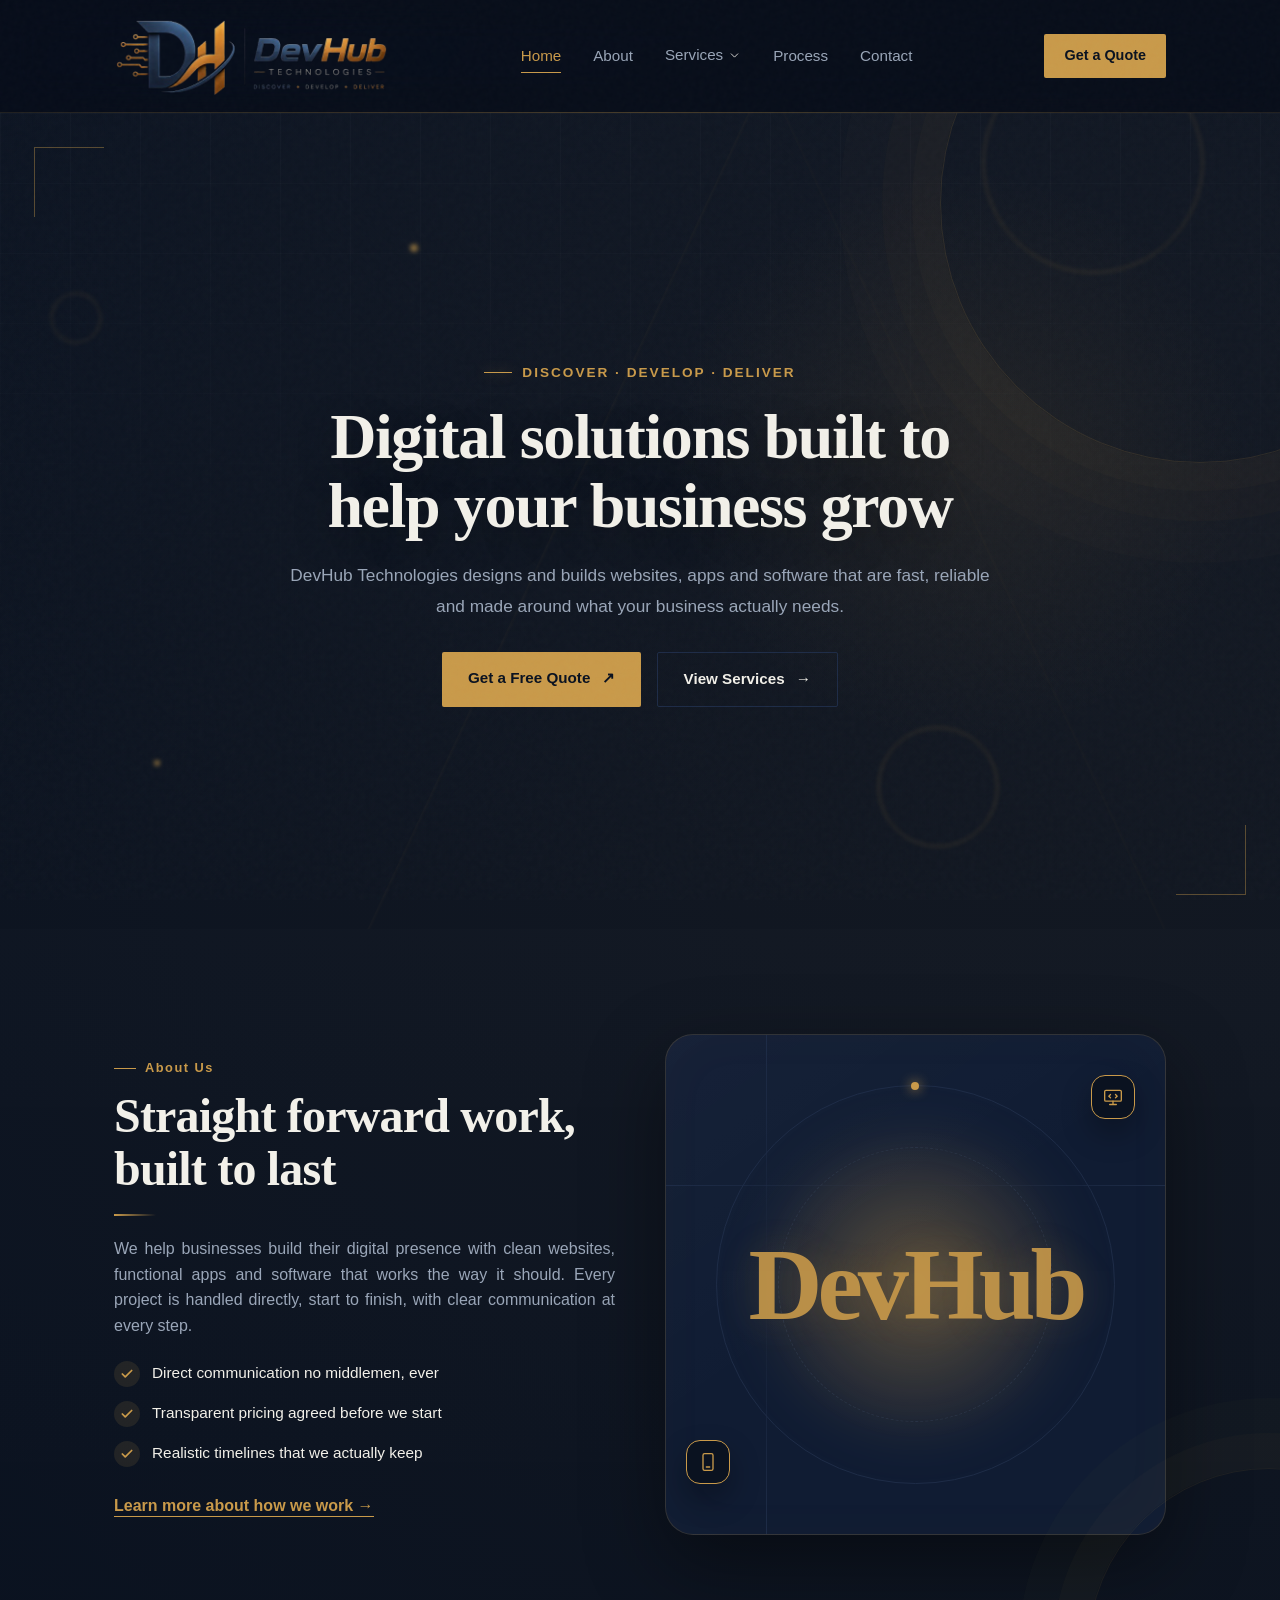
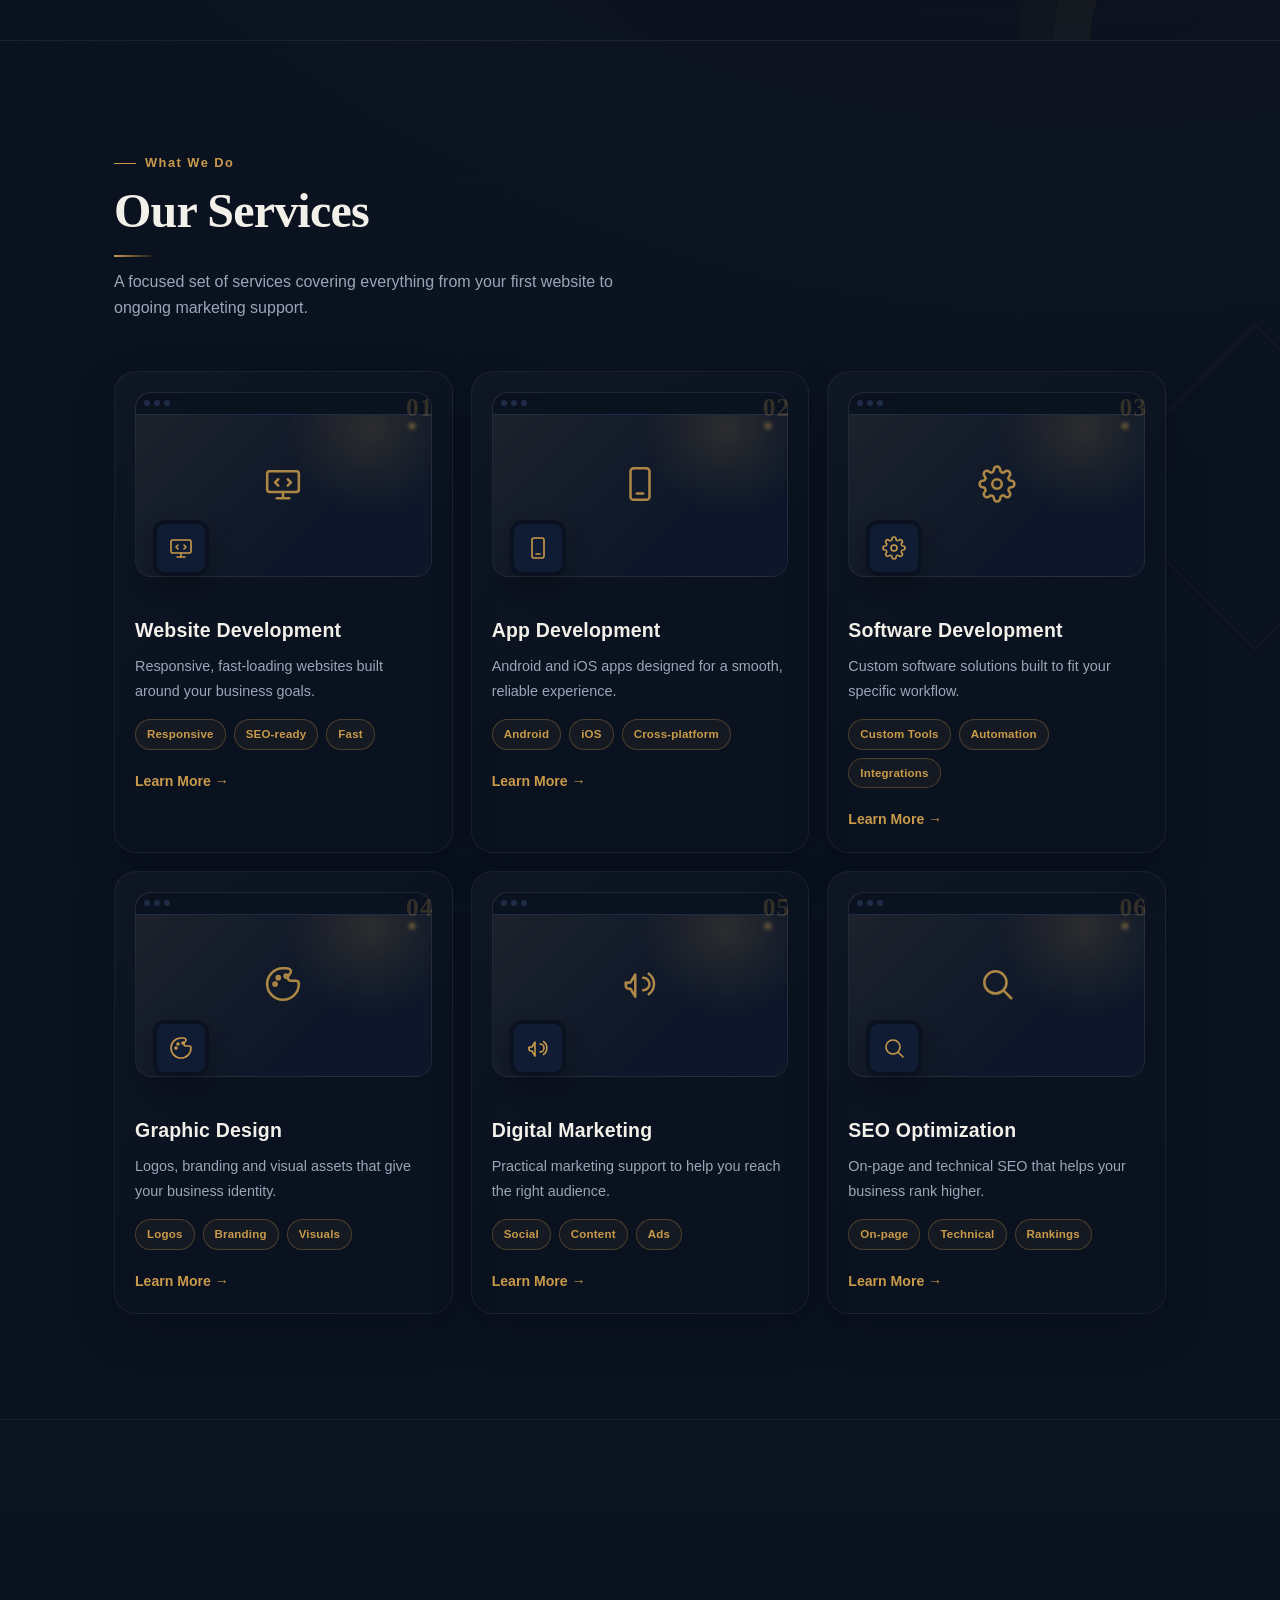
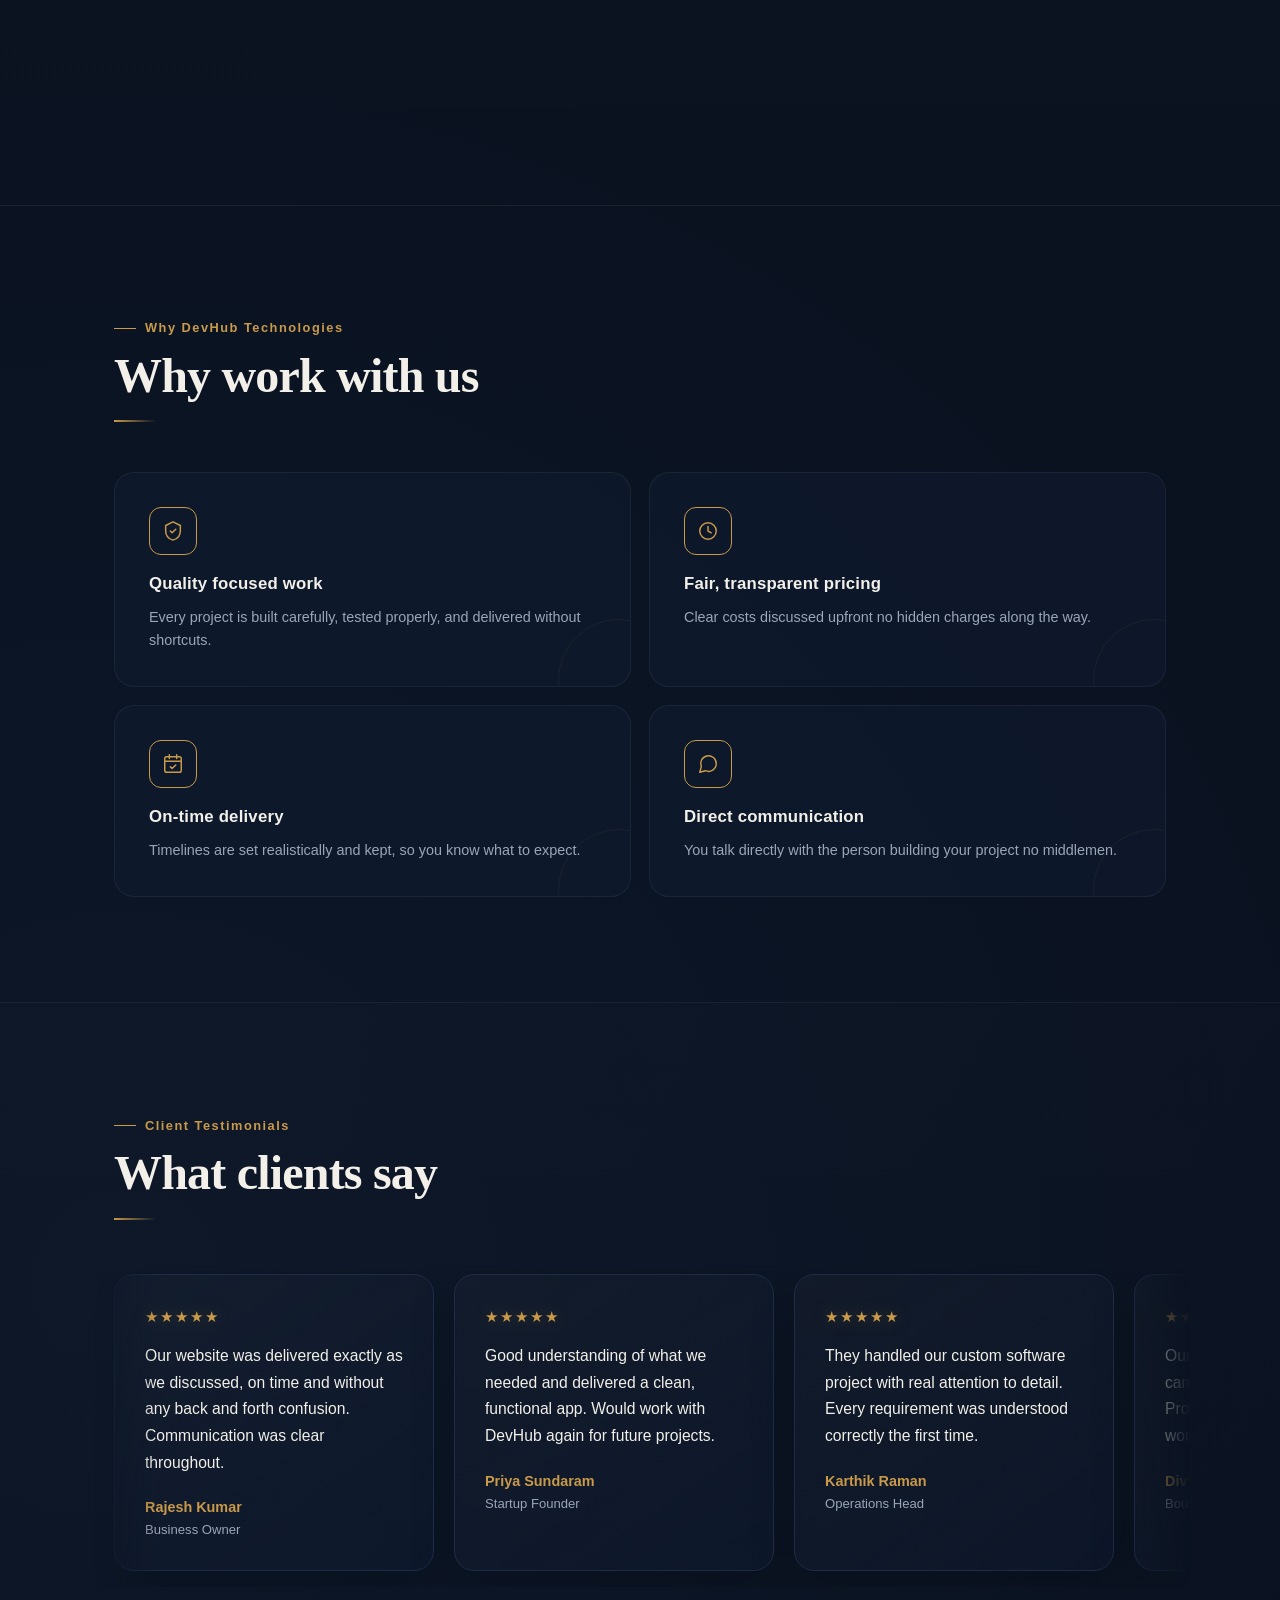
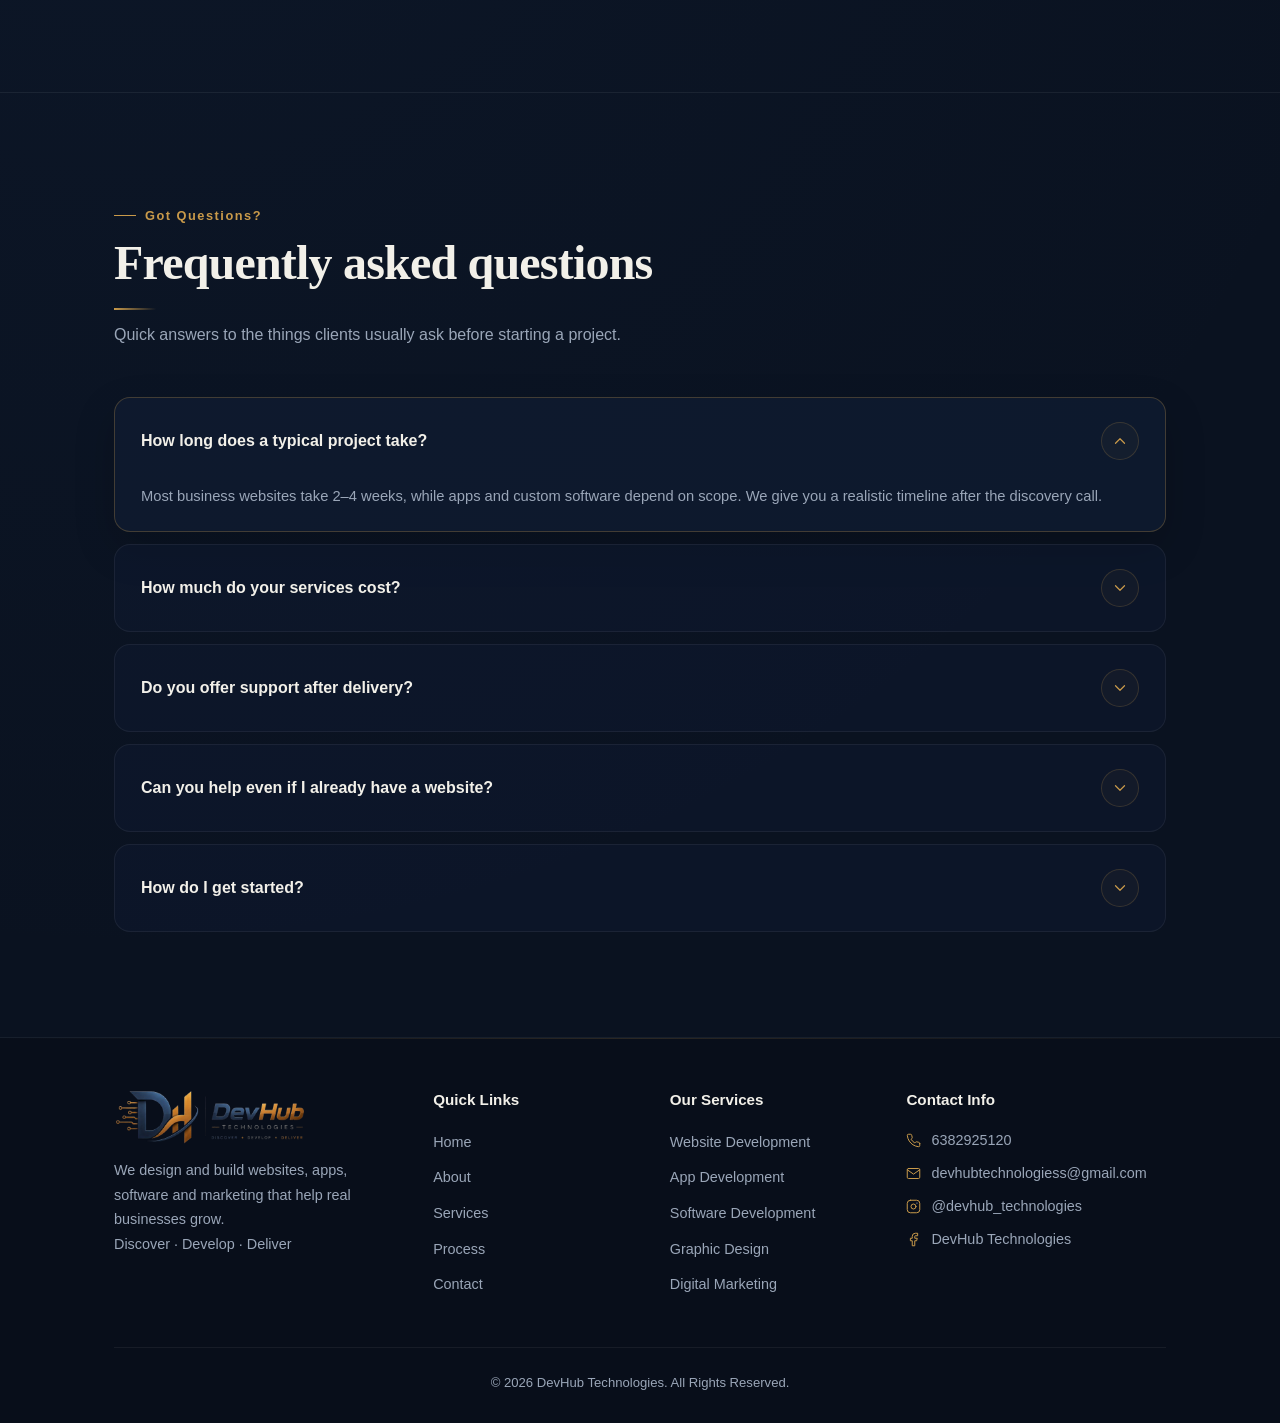
==== index.html @ ba28b54f "Add files via upload" ====
<!DOCTYPE html>
<html lang="en">
<head>
<meta charset="UTF-8">
<meta name="viewport" content="width=device-width, initial-scale=1.0">
<title>DevHub Technologies | Websites Development | Apps Development | Software Development | Digital Marketing | Graphic Designs </title>
<link rel="stylesheet" href="style.css">
<link rel="shortcut icon" type="image/png" href="assets/favicon.png">
</head>
<body>
<div class="page-progress" id="pageProgress" aria-hidden="true"></div>

<header>
  <div class="nav-wrap">
    <a href="index.html" class="brand"><img src="assets/dev logo.png" alt="DevHub Technologies logo" class="brand-logo"></a>
    <nav>
      <ul id="navList">
        <li><a href="index.html" class="active">Home</a></li>
        <li><a href="about.html">About</a></li>
        <li class="has-dropdown">
          <span class="dd-trigger"><a href="services.html">Services</a><svg class="isvg" viewBox="0 0 24 24"><path d="m6 9 6 6 6-6"/></svg></span>
          <div class="mega-dropdown">
            <a class="dd-item" href="service-website-development.html">
              <span class="dd-icon"><svg class="isvg" viewBox="0 0 24 24"><rect x="2" y="4" width="20" height="13" rx="1.5"/><path d="M8 21h8M12 17v4"/><path d="m9 9-2 2 2 2M15 9l2 2-2 2"/></svg></span>
              <span><h5>Website Development</h5><p>Responsive business websites</p></span>
            </a>
            <a class="dd-item" href="service-app-development.html">
              <span class="dd-icon"><svg class="isvg" viewBox="0 0 24 24"><rect x="6" y="2" width="12" height="20" rx="2"/><path d="M10 18h4"/></svg></span>
              <span><h5>App Development</h5><p>Android &amp; iOS applications</p></span>
            </a>
            <a class="dd-item" href="service-software-development.html">
              <span class="dd-icon"><svg class="isvg" viewBox="0 0 24 24"><circle cx="12" cy="12" r="3"/><path d="M19.4 15a1.7 1.7 0 0 0 .34 1.87l.06.06a2 2 0 1 1-2.83 2.83l-.06-.06a1.7 1.7 0 0 0-1.87-.34 1.7 1.7 0 0 0-1 1.55V21a2 2 0 0 1-4 0v-.09A1.7 1.7 0 0 0 9 19.4a1.7 1.7 0 0 0-1.87.34l-.06.06a2 2 0 1 1-2.83-2.83l.06-.06A1.7 1.7 0 0 0 4.6 15a1.7 1.7 0 0 0-1.55-1H3a2 2 0 0 1 0-4h.09A1.7 1.7 0 0 0 4.6 9a1.7 1.7 0 0 0-.34-1.87l-.06-.06a2 2 0 1 1 2.83-2.83l.06.06A1.7 1.7 0 0 0 9 4.6a1.7 1.7 0 0 0 1-1.55V3a2 2 0 0 1 4 0v.09a1.7 1.7 0 0 0 1 1.55 1.7 1.7 0 0 0 1.87-.34l.06-.06a2 2 0 1 1 2.83 2.83l-.06.06A1.7 1.7 0 0 0 19.4 9a1.7 1.7 0 0 0 1.55 1H21a2 2 0 0 1 0 4h-.09a1.7 1.7 0 0 0-1.51 1z"/></svg></span>
              <span><h5>Software Development</h5><p>Custom tools &amp; systems</p></span>
            </a>
            <a class="dd-item" href="service-graphic-design.html">
              <span class="dd-icon"><svg class="isvg" viewBox="0 0 24 24"><path d="M12 2a10 10 0 1 0 10 10c0-1-.5-2-2-2h-3a2 2 0 0 1-2-2c0-1 .5-1.5 1-2 .5-.5 1-1 1-2 0-1.5-2-2-3-2z"/><circle cx="7" cy="12" r="1"/><circle cx="9" cy="8" r="1"/><circle cx="14" cy="7" r="1"/></svg></span>
              <span><h5>Graphic Design</h5><p>Logos &amp; brand identity</p></span>
            </a>
            <a class="dd-item" href="service-digital-marketing.html">
              <span class="dd-icon"><svg class="isvg" viewBox="0 0 24 24"><path d="M3 11v2a2 2 0 0 0 2 2h1l3 5V6l-3 5H5a2 2 0 0 0-2 2z"/><path d="M14 8a4 4 0 0 1 0 8"/><path d="M17.5 5.5a8 8 0 0 1 0 13"/></svg></span>
              <span><h5>Digital Marketing</h5><p>Social, content &amp; SEO</p></span>
            </a>
            <a class="dd-item" href="service-seo-optimization.html">
              <span class="dd-icon"><svg class="isvg" viewBox="0 0 24 24"><circle cx="11" cy="11" r="7"/><path d="m21 21-4.3-4.3"/></svg></span>
              <span><h5>SEO Optimization</h5><p>Rank higher on search engines</p></span>
            </a>
            <a class="dd-viewall" href="services.html"><span>Explore →</span></a>
          </div>
        </li>
        <li><a href="process.html">Process</a></li>
        <li><a href="contact.html">Contact</a></li>
      </ul>
    </nav>
    <a href="contact.html" class="nav-cta magnetic">Get a Quote</a>
    <button class="menu-btn" id="menuBtn" aria-label="Toggle menu">
      <span></span><span></span><span></span>
    </button>
  </div>
</header>

<!-- Banner -->
<section class="hero">
  <div class="hero-grid-lines" aria-hidden="true"></div>
  <div class="hero-noise" aria-hidden="true"></div>
  <div class="hero-corner hero-corner-tl" aria-hidden="true"></div>
  <div class="hero-corner hero-corner-br" aria-hidden="true"></div>
  <div class="shape-field">
    <div class="shape shape-ring r1"></div>
    <div class="shape shape-ring r2"></div>
    <div class="shape shape-square s1"></div>
    <div class="shape shape-dot d1"></div>
    <div class="shape shape-dot d2"></div>
  </div>
  <div class="container hero-inner hero-inner-center">
    <div class="reveal in">
      <div class="tagline">DISCOVER · DEVELOP · DELIVER</div>
      <h1>Digital solutions built to help your business grow</h1>
      <p>DevHub Technologies designs and builds websites, apps and software that are fast, reliable and made around what your business actually needs.</p>
      <div class="btn-row">
        <a href="contact.html" class="btn-primary magnetic">Get a Free Quote <span class="btn-arrow">↗</span></a>
        <a href="services.html" class="btn-secondary magnetic">View Services <span class="btn-arrow">→</span></a>
      </div>
    </div>
  </div>
</section>

<!-- About Us -->
<section class="about-section">
  <div class="container about-grid">
    <div class="reveal">
      <div class="section-head" style="margin-bottom:20px;">
        <div class="kicker">About Us</div>
        <h2>Straight forward work, built to last</h2>
      </div>
      <p style="text-align: justify;">We help businesses build their digital presence with clean websites, functional apps and software that works the way it should. Every project is handled directly, start to finish, with clear communication at every step.</p>
      <div class="about-points">
        <div class="about-point">
          <span class="ap-icon"><svg class="isvg" viewBox="0 0 24 24"><path d="m20 6-11 11-5-5"/></svg></span>
          <span>Direct communication no middlemen, ever</span>
        </div>
        <div class="about-point">
          <span class="ap-icon"><svg class="isvg" viewBox="0 0 24 24"><path d="m20 6-11 11-5-5"/></svg></span>
          <span>Transparent pricing agreed before we start</span>
        </div>
        <div class="about-point">
          <span class="ap-icon"><svg class="isvg" viewBox="0 0 24 24"><path d="m20 6-11 11-5-5"/></svg></span>
          <span>Realistic timelines that we actually keep</span>
        </div>
      </div>
      <a href="about.html" class="text-link">Learn more about how we work →</a>
    </div>
    <div class="hero-visual reveal in reveal-delay-2">
      <div class="glow"></div>
      <div class="orbit o1"><span class="orbit-dot"></span></div>
      <div class="orbit o2"></div>
      <div class="mark">DevHub</div>
      <div class="mini-icon m1"><svg class="isvg" viewBox="0 0 24 24"><rect x="2" y="4" width="20" height="13" rx="1.5"/><path d="M8 21h8M12 17v4"/><path d="m9 9-2 2 2 2M15 9l2 2-2 2"/></svg></div>
      <div class="mini-icon m2"><svg class="isvg" viewBox="0 0 24 24"><rect x="6" y="2" width="12" height="20" rx="2"/><path d="M10 18h4"/></svg></div>
    </div>
  </div>
</section>

<!-- Services Cards -->
<section class="services-section">
  <div class="section-line" aria-hidden="true"></div>
  <div class="container">
    <div class="section-head">
      <div class="kicker">What We Do</div>
      <h2>Our Services</h2>
      <p>A focused set of services covering everything from your first website to ongoing marketing support.</p>
    </div>
    <div class="services-grid">
      <div class="service-card reveal reveal-delay-1">
        <span class="service-index">01</span>
        <div class="card-thumb">
          <div class="mockbar"><span></span><span></span><span></span></div>
          <div class="shape shape-dot"></div>
          <div class="glyph"><svg class="isvg" viewBox="0 0 24 24"><rect x="2" y="4" width="20" height="13" rx="1.5"/><path d="M8 21h8M12 17v4"/><path d="m9 9-2 2 2 2M15 9l2 2-2 2"/></svg></div>
        </div>
        <div class="icon-circle"><svg class="isvg" viewBox="0 0 24 24"><rect x="2" y="4" width="20" height="13" rx="1.5"/><path d="M8 21h8M12 17v4"/><path d="m9 9-2 2 2 2M15 9l2 2-2 2"/></svg></div>
        <h3>Website Development</h3>
        <p>Responsive, fast-loading websites built around your business goals.</p>
        <div class="service-tags"><span>Responsive</span><span>SEO-ready</span><span>Fast</span></div>
        <a href="service-website-development.html">Learn More →</a>
      </div>
      <div class="service-card reveal reveal-delay-2">
        <span class="service-index">02</span>
        <div class="card-thumb">
          <div class="mockbar"><span></span><span></span><span></span></div>
          <div class="shape shape-dot"></div>
          <div class="glyph"><svg class="isvg" viewBox="0 0 24 24"><rect x="6" y="2" width="12" height="20" rx="2"/><path d="M10 18h4"/></svg></div>
        </div>
        <div class="icon-circle"><svg class="isvg" viewBox="0 0 24 24"><rect x="6" y="2" width="12" height="20" rx="2"/><path d="M10 18h4"/></svg></div>
        <h3>App Development</h3>
        <p>Android and iOS apps designed for a smooth, reliable experience.</p>
        <div class="service-tags"><span>Android</span><span>iOS</span><span>Cross-platform</span></div>
        <a href="service-app-development.html">Learn More →</a>
      </div>
      <div class="service-card reveal reveal-delay-3">
        <span class="service-index">03</span>
        <div class="card-thumb">
          <div class="mockbar"><span></span><span></span><span></span></div>
          <div class="shape shape-dot"></div>
          <div class="glyph"><svg class="isvg" viewBox="0 0 24 24"><circle cx="12" cy="12" r="3"/><path d="M19.4 15a1.7 1.7 0 0 0 .34 1.87l.06.06a2 2 0 1 1-2.83 2.83l-.06-.06a1.7 1.7 0 0 0-1.87-.34 1.7 1.7 0 0 0-1 1.55V21a2 2 0 0 1-4 0v-.09A1.7 1.7 0 0 0 9 19.4a1.7 1.7 0 0 0-1.87.34l-.06.06a2 2 0 1 1-2.83-2.83l.06-.06A1.7 1.7 0 0 0 4.6 15a1.7 1.7 0 0 0-1.55-1H3a2 2 0 0 1 0-4h.09A1.7 1.7 0 0 0 4.6 9a1.7 1.7 0 0 0-.34-1.87l-.06-.06a2 2 0 1 1 2.83-2.83l.06.06A1.7 1.7 0 0 0 9 4.6a1.7 1.7 0 0 0 1-1.55V3a2 2 0 0 1 4 0v.09a1.7 1.7 0 0 0 1 1.55 1.7 1.7 0 0 0 1.87-.34l.06-.06a2 2 0 1 1 2.83 2.83l-.06.06A1.7 1.7 0 0 0 19.4 9a1.7 1.7 0 0 0 1.55 1H21a2 2 0 0 1 0 4h-.09a1.7 1.7 0 0 0-1.51 1z"/></svg></div>
        </div>
        <div class="icon-circle"><svg class="isvg" viewBox="0 0 24 24"><circle cx="12" cy="12" r="3"/><path d="M19.4 15a1.7 1.7 0 0 0 .34 1.87l.06.06a2 2 0 1 1-2.83 2.83l-.06-.06a1.7 1.7 0 0 0-1.87-.34 1.7 1.7 0 0 0-1 1.55V21a2 2 0 0 1-4 0v-.09A1.7 1.7 0 0 0 9 19.4a1.7 1.7 0 0 0-1.87.34l-.06.06a2 2 0 1 1-2.83-2.83l.06-.06A1.7 1.7 0 0 0 4.6 15a1.7 1.7 0 0 0-1.55-1H3a2 2 0 0 1 0-4h.09A1.7 1.7 0 0 0 4.6 9a1.7 1.7 0 0 0-.34-1.87l-.06-.06a2 2 0 1 1 2.83-2.83l.06.06A1.7 1.7 0 0 0 9 4.6a1.7 1.7 0 0 0 1-1.55V3a2 2 0 0 1 4 0v.09a1.7 1.7 0 0 0 1 1.55 1.7 1.7 0 0 0 1.87-.34l.06-.06a2 2 0 1 1 2.83 2.83l-.06.06A1.7 1.7 0 0 0 19.4 9a1.7 1.7 0 0 0 1.55 1H21a2 2 0 0 1 0 4h-.09a1.7 1.7 0 0 0-1.51 1z"/></svg></div>
        <h3>Software Development</h3>
        <p>Custom software solutions built to fit your specific workflow.</p>
        <div class="service-tags"><span>Custom Tools</span><span>Automation</span><span>Integrations</span></div>
        <a href="service-software-development.html">Learn More →</a>
      </div>
      <div class="service-card reveal reveal-delay-4">
        <span class="service-index">04</span>
        <div class="card-thumb">
          <div class="mockbar"><span></span><span></span><span></span></div>
          <div class="shape shape-dot"></div>
          <div class="glyph"><svg class="isvg" viewBox="0 0 24 24"><path d="M12 2a10 10 0 1 0 10 10c0-1-.5-2-2-2h-3a2 2 0 0 1-2-2c0-1 .5-1.5 1-2 .5-.5 1-1 1-2 0-1.5-2-2-3-2z"/><circle cx="7" cy="12" r="1"/><circle cx="9" cy="8" r="1"/><circle cx="14" cy="7" r="1"/></svg></div>
        </div>
        <div class="icon-circle"><svg class="isvg" viewBox="0 0 24 24"><path d="M12 2a10 10 0 1 0 10 10c0-1-.5-2-2-2h-3a2 2 0 0 1-2-2c0-1 .5-1.5 1-2 .5-.5 1-1 1-2 0-1.5-2-2-3-2z"/><circle cx="7" cy="12" r="1"/><circle cx="9" cy="8" r="1"/><circle cx="14" cy="7" r="1"/></svg></div>
        <h3>Graphic Design</h3>
        <p>Logos, branding and visual assets that give your business identity.</p>
        <div class="service-tags"><span>Logos</span><span>Branding</span><span>Visuals</span></div>
        <a href="service-graphic-design.html">Learn More →</a>
      </div>
      <div class="service-card reveal reveal-delay-5">
        <span class="service-index">05</span>
        <div class="card-thumb">
          <div class="mockbar"><span></span><span></span><span></span></div>
          <div class="shape shape-dot"></div>
          <div class="glyph"><svg class="isvg" viewBox="0 0 24 24"><path d="M3 11v2a2 2 0 0 0 2 2h1l3 5V6l-3 5H5a2 2 0 0 0-2 2z"/><path d="M14 8a4 4 0 0 1 0 8"/><path d="M17.5 5.5a8 8 0 0 1 0 13"/></svg></div>
        </div>
        <div class="icon-circle"><svg class="isvg" viewBox="0 0 24 24"><path d="M3 11v2a2 2 0 0 0 2 2h1l3 5V6l-3 5H5a2 2 0 0 0-2 2z"/><path d="M14 8a4 4 0 0 1 0 8"/><path d="M17.5 5.5a8 8 0 0 1 0 13"/></svg></div>
        <h3>Digital Marketing</h3>
        <p>Practical marketing support to help you reach the right audience.</p>
        <div class="service-tags"><span>Social</span><span>Content</span><span>Ads</span></div>
        <a href="service-digital-marketing.html">Learn More →</a>
      </div>
      <div class="service-card reveal reveal-delay-6">
        <span class="service-index">06</span>
        <div class="card-thumb">
          <div class="mockbar"><span></span><span></span><span></span></div>
          <div class="shape shape-dot"></div>
          <div class="glyph"><svg class="isvg" viewBox="0 0 24 24"><circle cx="11" cy="11" r="7"/><path d="m21 21-4.3-4.3"/></svg></div>
        </div>
        <div class="icon-circle"><svg class="isvg" viewBox="0 0 24 24"><circle cx="11" cy="11" r="7"/><path d="m21 21-4.3-4.3"/></svg></div>
        <h3>SEO Optimization</h3>
        <p>On-page and technical SEO that helps your business rank higher.</p>
        <div class="service-tags"><span>On-page</span><span>Technical</span><span>Rankings</span></div>
        <a href="service-seo-optimization.html">Learn More →</a>
      </div>
    </div>
  </div>
</section>

<!-- Counters -->
<section>
  <div class="container">
    <div class="counters-grid">
      <div class="counter-box reveal reveal-delay-1">
        <div class="counter-num" data-target="6" data-suffix="+">0</div>
        <div class="counter-label">Services Offered</div>
      </div>
      <div class="counter-box reveal reveal-delay-2">
        <div class="counter-num" data-target="100" data-suffix="%">0</div>
        <div class="counter-label">Client Satisfaction Focus</div>
      </div>
      <div class="counter-box reveal reveal-delay-3">
        <div class="counter-num" data-target="24" data-suffix=" hrs">0</div>
        <div class="counter-label">Average Response Time</div>
      </div>
      <div class="counter-box reveal reveal-delay-4">
        <div class="counter-num" data-target="100" data-suffix="%">0</div>
        <div class="counter-label">On-Time Project Delivery</div>
      </div>
    </div>
  </div>
</section>

<!-- Why Choose Us -->
<section>
  <div class="container">
    <div class="section-head">
      <div class="kicker">Why DevHub Technologies</div>
      <h2>Why work with us</h2>
    </div>
    <div class="why-grid">
      <div class="why-card reveal reveal-delay-1">
        <div class="icon-circle"><svg class="isvg" viewBox="0 0 24 24"><path d="M12 2 4 6v6c0 5 3.4 8.7 8 10 4.6-1.3 8-5 8-10V6z"/><path d="m9 12 2 2 4-4"/></svg></div>
        <h3>Quality focused work</h3>
        <p>Every project is built carefully, tested properly, and delivered without shortcuts.</p>
      </div>
      <div class="why-card reveal reveal-delay-2">
        <div class="icon-circle"><svg class="isvg" viewBox="0 0 24 24"><circle cx="12" cy="12" r="9"/><path d="M12 7v5l3.5 2"/></svg></div>
        <h3>Fair, transparent pricing</h3>
        <p>Clear costs discussed upfront no hidden charges along the way.</p>
      </div>
      <div class="why-card reveal reveal-delay-3">
        <div class="icon-circle"><svg class="isvg" viewBox="0 0 24 24"><rect x="3" y="4" width="18" height="17" rx="2"/><path d="M3 9h18M8 2v4M16 2v4"/><path d="m9 15 2 2 4-4"/></svg></div>
        <h3>On-time delivery</h3>
        <p>Timelines are set realistically and kept, so you know what to expect.</p>
      </div>
      <div class="why-card reveal reveal-delay-4">
        <div class="icon-circle"><svg class="isvg" viewBox="0 0 24 24"><path d="M21 11.5a8.5 8.5 0 0 1-11.9 7.8L3 21l1.7-6.1A8.5 8.5 0 1 1 21 11.5z"/></svg></div>
        <h3>Direct communication</h3>
        <p>You talk directly with the person building your project no middlemen.</p>
      </div>
    </div>
  </div>
</section>

<!-- Testimonials -->
<section>
  <div class="container">
    <div class="section-head">
      <div class="kicker">Client Testimonials</div>
      <h2>What clients say</h2>
    </div>
    <div class="testimonial-marquee">
      <div class="testimonial-track">
        <div class="testimonial-card">
          <div class="testimonial-stars">★★★★★</div>
          <p class="testimonial-quote">Our website was delivered exactly as we discussed, on time and without any back and forth confusion. Communication was clear throughout.</p>
          <div class="testimonial-name">Rajesh Kumar</div>
          <div class="testimonial-role">Business Owner</div>
        </div>
        <div class="testimonial-card">
          <div class="testimonial-stars">★★★★★</div>
          <p class="testimonial-quote">Good understanding of what we needed and delivered a clean, functional app. Would work with DevHub again for future projects.</p>
          <div class="testimonial-name">Priya Sundaram</div>
          <div class="testimonial-role">Startup Founder</div>
        </div>
        <div class="testimonial-card">
          <div class="testimonial-stars">★★★★★</div>
          <p class="testimonial-quote">They handled our custom software project with real attention to detail. Every requirement was understood correctly the first time.</p>
          <div class="testimonial-name">Karthik Raman</div>
          <div class="testimonial-role">Operations Head</div>
        </div>
        <div class="testimonial-card">
          <div class="testimonial-stars">★★★★★</div>
          <p class="testimonial-quote">Our new branding and logo work came out better than we imagined. Professional, quick, and easy to work with.</p>
          <div class="testimonial-name">Divya Menon</div>
          <div class="testimonial-role">Boutique Owner</div>
        </div>
        <div class="testimonial-card">
          <div class="testimonial-stars">★★★★★</div>
          <p class="testimonial-quote">Our search rankings improved noticeably within a couple of months. Clear reporting made it easy to see what was working.</p>
          <div class="testimonial-name">Arun Prakash</div>
          <div class="testimonial-role">E-commerce Founder</div>
        </div>
        <!-- duplicate set for seamless infinite loop -->
        <div class="testimonial-card" aria-hidden="true">
          <div class="testimonial-stars">★★★★★</div>
          <p class="testimonial-quote">Our website was delivered exactly as we discussed, on time and without any back and forth confusion. Communication was clear throughout.</p>
          <div class="testimonial-name">Rajesh Kumar</div>
          <div class="testimonial-role">Business Owner</div>
        </div>
        <div class="testimonial-card" aria-hidden="true">
          <div class="testimonial-stars">★★★★★</div>
          <p class="testimonial-quote">Good understanding of what we needed and delivered a clean, functional app. Would work with DevHub again for future projects.</p>
          <div class="testimonial-name">Priya Sundaram</div>
          <div class="testimonial-role">Startup Founder</div>
        </div>
        <div class="testimonial-card" aria-hidden="true">
          <div class="testimonial-stars">★★★★★</div>
          <p class="testimonial-quote">They handled our custom software project with real attention to detail. Every requirement was understood correctly the first time.</p>
          <div class="testimonial-name">Karthik Raman</div>
          <div class="testimonial-role">Operations Head</div>
        </div>
        <div class="testimonial-card" aria-hidden="true">
          <div class="testimonial-stars">★★★★★</div>
          <p class="testimonial-quote">Our new branding and logo work came out better than we imagined. Professional, quick, and easy to work with.</p>
          <div class="testimonial-name">Divya Menon</div>
          <div class="testimonial-role">Boutique Owner</div>
        </div>
        <div class="testimonial-card" aria-hidden="true">
          <div class="testimonial-stars">★★★★★</div>
          <p class="testimonial-quote">Our search rankings improved noticeably within a couple of months. Clear reporting made it easy to see what was working.</p>
          <div class="testimonial-name">Arun Prakash</div>
          <div class="testimonial-role">E-commerce Founder</div>
        </div>
      </div>
    </div>
  </div>
</section>

<!-- FAQ -->
<section>
  <div class="container">
    <div class="section-head">
      <div class="kicker">Got Questions?</div>
      <h2>Frequently asked questions</h2>
      <p>Quick answers to the things clients usually ask before starting a project.</p>
    </div>
    <div class="faq-list">
      <div class="faq-item open">
        <button class="faq-question">
          <span>How long does a typical project take?</span>
          <svg class="isvg" viewBox="0 0 24 24"><path d="m6 9 6 6 6-6"/></svg>
        </button>
        <div class="faq-answer"><p>Most business websites take 2–4 weeks, while apps and custom software depend on scope. We give you a realistic timeline after the discovery call.</p></div>
      </div>
      <div class="faq-item">
        <button class="faq-question">
          <span>How much do your services cost?</span>
          <svg class="isvg" viewBox="0 0 24 24"><path d="m6 9 6 6 6-6"/></svg>
        </button>
        <div class="faq-answer"><p>Pricing depends on the scope of the project. We discuss costs upfront and there are no hidden charges once we agree on the plan.</p></div>
      </div>
      <div class="faq-item">
        <button class="faq-question">
          <span>Do you offer support after delivery?</span>
          <svg class="isvg" viewBox="0 0 24 24"><path d="m6 9 6 6 6-6"/></svg>
        </button>
        <div class="faq-answer"><p>Yes, we remain available for support and fixes after your project goes live, so you're never left on your own.</p></div>
      </div>
      <div class="faq-item">
        <button class="faq-question">
          <span>Can you help even if I already have a website?</span>
          <svg class="isvg" viewBox="0 0 24 24"><path d="m6 9 6 6 6-6"/></svg>
        </button>
        <div class="faq-answer"><p>Absolutely. We can redesign, rebuild, or simply improve your existing website, app, or software.</p></div>
      </div>
      <div class="faq-item">
        <button class="faq-question">
          <span>How do I get started?</span>
          <svg class="isvg" viewBox="0 0 24 24"><path d="m6 9 6 6 6-6"/></svg>
        </button>
        <div class="faq-answer"><p>Just reach out through the contact form or give us a call. We'll set up a quick discovery conversation and take it from there.</p></div>
      </div>
    </div>
  </div>
</section>

<!-- CTA -->
<!-- <section class="cta-band">
  <div class="container">
    <h2>Have a project in mind?</h2>
    <p>Reach out and let's talk about what you're trying to build.</p>
    <div class="btn-row" style="justify-content:center;">
      <a href="contact.html" class="btn-primary">Contact Us</a>
      <a href="tel:6382925120" class="btn-secondary">Call Us</a>
    </div>
  </div>
</section> -->

<footer>
  <div class="container">
    <div class="footer-grid">
      <div class="footer-brand">
        <a href="index.html"><img src="assets/dev logo.png" alt="DevHub Technologies" class="footer-logo"></a>
        <p>We design and build websites, apps, software and marketing that help real businesses grow.<br>Discover · Develop · Deliver</p>
      </div>
      <div class="footer-col">
        <h4>Quick Links</h4>
        <ul>
          <li><a href="index.html">Home</a></li>
          <li><a href="about.html">About</a></li>
          <li><a href="services.html">Services</a></li>
          <li><a href="process.html">Process</a></li>
          <li><a href="contact.html">Contact</a></li>
        </ul>
      </div>
      <div class="footer-col">
        <h4>Our Services</h4>
        <ul>
          <li><a href="service-website-development.html">Website Development</a></li>
          <li><a href="service-app-development.html">App Development</a></li>
          <li><a href="service-software-development.html">Software Development</a></li>
          <li><a href="service-graphic-design.html">Graphic Design</a></li>
          <li><a href="service-digital-marketing.html">Digital Marketing</a></li>
          <!-- <li><a href="service-seo-optimization.html">SEO Optimization</a></li> -->
        </ul>
      </div>
      <div class="footer-col">
        <h4>Contact Info</h4>
        <ul class="footer-contact-list">
          <li><a href="tel:6382925120"><svg class="isvg" viewBox="0 0 24 24"><path d="M22 16.92v3a2 2 0 0 1-2.18 2 19.79 19.79 0 0 1-8.63-3.07 19.5 19.5 0 0 1-6-6 19.79 19.79 0 0 1-3.07-8.67A2 2 0 0 1 4.11 2h3a2 2 0 0 1 2 1.72c.13.96.36 1.9.7 2.81a2 2 0 0 1-.45 2.11L8.09 9.91a16 16 0 0 0 6 6l1.27-1.27a2 2 0 0 1 2.11-.45c.91.34 1.85.57 2.81.7A2 2 0 0 1 22 16.92z"/></svg><span>6382925120</span></a></li>
          <li><a href="mailto:devhubtechnologiess@gmail.com"><svg class="isvg" viewBox="0 0 24 24"><rect x="2" y="4" width="20" height="16" rx="2"/><path d="m22 6-10 7L2 6"/></svg><span>devhubtechnologiess@gmail.com</span></a></li>
          <li><a href="https://instagram.com/devhub_technologies" target="_blank"><svg class="isvg" viewBox="0 0 24 24"><rect x="2" y="2" width="20" height="20" rx="5"/><circle cx="12" cy="12" r="4"/><circle cx="17.5" cy="6.5" r="1" fill="currentColor" stroke="none"/></svg><span>@devhub_technologies</span></a></li>
          <li><a href="https://www.facebook.com/61594018434029/" target="_blank"><svg class="isvg" viewBox="0 0 24 24"><path d="M18 2h-3a5 5 0 0 0-5 5v3H7v4h3v8h4v-8h3l1-4h-4V7a1 1 0 0 1 1-1h3z"/></svg><span>DevHub Technologies</span></a></li>
        </ul>
      </div>
    </div>
    <div class="footer-bottom">
      <span>© 2026 DevHub Technologies. All Rights Reserved.</span>
    </div>
  </div>
</footer>

<button id="scrollTopBtn" class="scroll-top-btn" aria-label="Scroll to top">
  <svg class="isvg" viewBox="0 0 24 24"><path d="M12 19V5M5 12l7-7 7 7"/></svg>
</button>

<script>
  document.getElementById('menuBtn').addEventListener('click', function(){
    document.getElementById('navList').classList.toggle('open');
  });
  document.querySelectorAll('.has-dropdown .dd-trigger .isvg').forEach(function(icon){
    icon.addEventListener('click', function(e){
      e.preventDefault();
      e.stopPropagation();
      icon.closest('li').classList.toggle('open');
    });
  });
  var revealObserver = new IntersectionObserver(function(entries){
    entries.forEach(function(entry){
      if(entry.isIntersecting){
        entry.target.classList.add('in');
        revealObserver.unobserve(entry.target);
      }
    });
  }, {threshold:0.15});
  document.querySelectorAll('.reveal').forEach(function(el){ revealObserver.observe(el); });

  var counterEls = document.querySelectorAll('.counter-num[data-target]');
  var countersObserver = new IntersectionObserver(function(entries){
    entries.forEach(function(entry){
      if(entry.isIntersecting){
        var el = entry.target;
        var target = parseFloat(el.getAttribute('data-target'));
        var suffix = el.getAttribute('data-suffix') || '';
        var duration = 1400;
        var startTime = null;
        function step(ts){
          if(!startTime) startTime = ts;
          var progress = Math.min((ts - startTime) / duration, 1);
          var eased = 1 - Math.pow(1 - progress, 3);
          var current = Math.round(target * eased);
          el.textContent = current + suffix;
          if(progress < 1){ requestAnimationFrame(step); }
          else{ el.textContent = target + suffix; }
        }
        requestAnimationFrame(step);
        countersObserver.unobserve(el);
      }
    });
  }, {threshold:0.4});
  counterEls.forEach(function(el){ countersObserver.observe(el); });

  var faqItems = document.querySelectorAll('.faq-item');
  faqItems.forEach(function(item){
    item.querySelector('.faq-question').addEventListener('click', function(){
      var isOpen = item.classList.contains('open');
      faqItems.forEach(function(i){ i.classList.remove('open'); });
      if(!isOpen){ item.classList.add('open'); }
    });
  });

  var scrollBtn = document.getElementById('scrollTopBtn');
  window.addEventListener('scroll', function(){
    if(window.scrollY > 400){ scrollBtn.classList.add('show'); }
    else{ scrollBtn.classList.remove('show'); }
  });
  scrollBtn.addEventListener('click', function(){
    window.scrollTo({top:0, behavior:'smooth'});
  });

  (function(){
    var progress=document.getElementById('pageProgress');
    function updateProgress(){
      if(!progress)return;
      var doc=document.documentElement,max=doc.scrollHeight-window.innerHeight;
      progress.style.width=(max>0?(window.scrollY/max)*100:0)+'%';
    }
    window.addEventListener('scroll',updateProgress,{passive:true});
    window.addEventListener('resize',updateProgress);
    updateProgress();
  })();

  if(window.matchMedia('(pointer:fine)').matches){
    document.querySelectorAll('.magnetic').forEach(function(el){
      el.addEventListener('mousemove',function(e){
        var r=el.getBoundingClientRect(),x=(e.clientX-r.left-r.width/2)*.08,y=(e.clientY-r.top-r.height/2)*.08;
        el.style.transform='translate('+x+'px,'+y+'px)';
      });
      el.addEventListener('mouseleave',function(){el.style.transform='';});
    });
  }

</script>

</body>
</html>
---- style.css ----
:root{
  --navy-deep:#0a1220;
  --navy:#101c33;
  --navy-line:#1e2c47;
  --gold:#c99a4a;
  --gold-bright:#e0b366;
  --ivory:#f2f0e9;
  --slate:#9aa6b8;
}
*{margin:0;padding:0;box-sizing:border-box;}
html{scroll-behavior:smooth;}
body{
  background:var(--navy-deep);
  color:var(--ivory);
  font-family:'Segoe UI',Arial,sans-serif;
  line-height:1.6;
}
h1,h2,h3{
  font-family:Georgia,'Times New Roman',serif;
  font-weight:700;
  letter-spacing:0.2px;
}
a{text-decoration:none;color:inherit;}
img{max-width:100%;display:block;}
.container{
  max-width:1100px;
  margin:0 auto;
  padding:0 24px;
}

/* Header */
header{
  position:sticky;
  top:0;
  z-index:50;
  background:rgba(10,18,32,0.95);
  border-bottom:1px solid var(--navy-line);
  backdrop-filter:blur(6px);
}
.nav-wrap{
  display:flex;
  align-items:center;
  justify-content:space-between;
  padding:16px 24px;
  max-width:1100px;
  margin:0 auto;
  position:relative;
}
.brand{
  display:flex;
  align-items:center;
  gap:10px;
  font-family:Georgia,serif;
  font-size:1.3rem;
  font-weight:700;
  color:var(--ivory);
}
.brand span{color:var(--gold);}
.brand-logo{
  height:80px;
  width:auto;
  border-radius:6px;
  display:block;
}
nav ul{
  display:flex;
  list-style:none;
  gap:32px;
}
nav ul li a{
  font-size:0.95rem;
  color:var(--slate);
  transition:color 0.2s;
}
nav ul li a:hover,
nav ul li a.active{color:var(--gold);}
.nav-cta{
  background:var(--gold);
  color:var(--navy-deep);
  padding:10px 20px;
  border-radius:2px;
  font-weight:600;
  font-size:0.9rem;
  white-space:nowrap;
}
.menu-btn{
  display:none;
  flex-direction:column;
  gap:5px;
  background:none;
  border:none;
  cursor:pointer;
  padding:6px;
}
.menu-btn span{
  width:24px;
  height:2px;
  background:var(--ivory);
}

/* Page banner (inner pages) */
.page-banner{
  padding:60px 0;
  border-bottom:1px solid var(--navy-line);
  text-align:left;
}
.page-banner .kicker{
  color:var(--gold);
  font-size:0.8rem;
  letter-spacing:1.5px;
  margin-bottom:12px;
  font-weight:600;
}
.page-banner h1{
  font-size:2.2rem;
  color:var(--ivory);
}
.page-banner p{
  color:var(--slate);
  margin-top:14px;
  max-width:520px;
}

/* Hero (home) */
.hero{
  padding:90px 0 70px;
  border-bottom:1px solid var(--navy-line);
}
.hero-inner{
  display:grid;
  grid-template-columns:1.1fr 0.9fr;
  gap:50px;
  align-items:center;
}
.tagline{
  color:var(--gold);
  font-size:0.85rem;
  letter-spacing:2px;
  margin-bottom:18px;
  font-weight:600;
}
.hero h1{
  font-size:2.6rem;
  line-height:1.25;
  margin-bottom:20px;
  color:var(--ivory);
}
.hero p{
  color:var(--slate);
  font-size:1.05rem;
  max-width:480px;
  margin-bottom:30px;
}
.btn-row{
  display:flex;
  gap:16px;
  flex-wrap:wrap;
}
.btn-primary,.btn-secondary{
  padding:14px 26px;
  border-radius:2px;
  font-weight:600;
  font-size:0.95rem;
  display:inline-block;
}
.btn-primary{
  background:var(--gold);
  color:var(--navy-deep);
}
.btn-secondary{
  border:1px solid var(--navy-line);
  color:var(--ivory);
}
.btn-primary:hover{background:var(--gold-bright);}
.btn-secondary:hover{border-color:var(--gold);color:var(--gold);}

.hero-visual{
  position:relative;
  aspect-ratio:1/1;
  border:1px solid var(--navy-line);
  border-radius:4px;
  background:
    linear-gradient(135deg, rgba(201,154,74,0.08), transparent 60%),
    var(--navy);
  display:flex;
  align-items:center;
  justify-content:center;
  overflow:hidden;
}
.hero-visual::before{
  content:"";
  position:absolute;
  width:1px;
  height:100%;
  background:linear-gradient(var(--navy-line),transparent,var(--navy-line));
  left:20%;
}
.hero-visual::after{
  content:"";
  position:absolute;
  width:100%;
  height:1px;
  background:linear-gradient(90deg,var(--navy-line),transparent,var(--navy-line));
  top:30%;
}
.hero-visual .mark{
  font-family:Georgia,serif;
  font-size:5rem;
  font-weight:700;
  color:var(--gold);
  opacity:0.9;
  z-index:2;
}

/* Section generic */
section{
  padding:70px 0;
  border-bottom:1px solid var(--navy-line);
}
.section-head{
  max-width:560px;
  margin-bottom:44px;
}
.section-head .kicker{
  color:var(--gold);
  font-size:0.8rem;
  letter-spacing:1.5px;
  margin-bottom:10px;
  font-weight:600;
}
.section-head h2{
  font-size:1.9rem;
  color:var(--ivory);
  margin-bottom:12px;
}
.section-head p{
  color:var(--slate);
}

/* About snippet (home) */
.about-grid{
  display:grid;
  grid-template-columns:1fr 1fr;
  gap:50px;
  align-items:center;
}
.about-grid p{
  color:var(--slate);
  margin-bottom:20px;
}
.about-grid a.text-link{
  color:var(--gold);
  font-weight:600;
  border-bottom:1px solid var(--gold);
  padding-bottom:2px;
}
.about-visual{
  border:1px solid var(--navy-line);
  border-radius:4px;
  aspect-ratio:4/3;
  background:var(--navy);
  display:flex;
  align-items:center;
  justify-content:center;
}
.about-visual .mark{
  font-family:Georgia,serif;
  font-size:3.5rem;
  color:var(--gold);
  opacity:0.85;
}
.about-points{
  display:flex;
  flex-direction:column;
  gap:14px;
  margin:22px 0 26px;
}
.about-point{
  display:flex;
  align-items:center;
  gap:12px;
  color:var(--ivory);
  font-size:0.96rem;
}
.about-point .ap-icon{
  flex:none;
  width:26px;
  height:26px;
  border-radius:50%;
  display:flex;
  align-items:center;
  justify-content:center;
  background:rgba(201,154,74,0.12);
  color:var(--gold);
}
.about-point .ap-icon .isvg{
  width:14px;
  height:14px;
  stroke:currentColor;
  fill:none;
  stroke-width:3;
}
.about-badge{
  position:absolute;
  background:var(--navy-deep);
  border:1px solid var(--gold);
  border-radius:10px;
  padding:14px 18px;
  text-align:center;
  box-shadow:0 14px 30px rgba(0,0,0,0.35);
}
.about-badge .ab-num{
  font-family:Georgia,serif;
  font-size:1.5rem;
  font-weight:700;
  color:var(--gold);
  line-height:1;
}
.about-badge .ab-label{
  font-size:0.72rem;
  color:var(--slate);
  margin-top:4px;
  white-space:nowrap;
}
.ab-badge-1{top:16px;left:16px;}
.ab-badge-2{bottom:16px;right:16px;}

/* Service cards */
.services-grid{
  display:grid;
  grid-template-columns:repeat(3,1fr);
  gap:2px;
  background:var(--navy-line);
  border:1px solid var(--navy-line);
}
.service-card{
  background:var(--navy-deep);
  padding:32px 26px;
  transition:background 0.2s;
}
.service-card:hover{background:var(--navy);}
.service-card .icon{
  width:42px;
  height:42px;
  border:1px solid var(--gold);
  border-radius:50%;
  display:flex;
  align-items:center;
  justify-content:center;
  color:var(--gold);
  font-family:Georgia,serif;
  font-weight:700;
  margin-bottom:20px;
}
.service-card h3{
  font-size:1.1rem;
  color:var(--ivory);
  margin-bottom:8px;
  font-family:'Segoe UI',Arial,sans-serif;
  font-weight:600;
}
.service-card p{
  color:var(--slate);
  font-size:0.9rem;
  margin-bottom:16px;
}
.service-card a{
  color:var(--gold);
  font-size:0.88rem;
  font-weight:600;
}

/* Services list (services page detail) */
.services-list{
  display:grid;
  gap:1px;
  background:var(--navy-line);
  border:1px solid var(--navy-line);
}
.service-row{
  background:var(--navy-deep);
  padding:26px 28px;
  display:flex;
  align-items:center;
  gap:24px;
  transition:background 0.2s;
}
.service-row:hover{background:var(--navy);}
.service-num{
  font-family:Georgia,serif;
  color:var(--navy-line);
  font-size:1.6rem;
  font-weight:700;
  min-width:40px;
}
.service-row:hover .service-num{color:var(--gold);}
.service-text h3{
  font-size:1.15rem;
  color:var(--ivory);
  margin-bottom:4px;
  font-family:'Segoe UI',Arial,sans-serif;
  font-weight:600;
}
.service-text p{
  color:var(--slate);
  font-size:0.92rem;
}

/* Counters */
.counters-grid{
  display:grid;
  grid-template-columns:repeat(4,1fr);
  gap:2px;
  background:var(--navy-line);
  border:1px solid var(--navy-line);
  text-align:center;
}
.counter-box{
  background:var(--navy-deep);
  padding:34px 20px;
}
.counter-num{
  font-family:Georgia,serif;
  font-size:2.2rem;
  color:var(--gold);
  font-weight:700;
}
.counter-label{
  color:var(--slate);
  font-size:0.85rem;
  margin-top:6px;
}

/* Why choose us */
.why-grid{
  display:grid;
  grid-template-columns:repeat(2,1fr);
  gap:2px;
  background:var(--navy-line);
  border:1px solid var(--navy-line);
}
.why-card{
  background:var(--navy-deep);
  padding:30px;
  transition:background .2s;
}
.why-card:hover{background:var(--navy);}
.why-card .icon-circle{
  width:48px;height:48px;border:1px solid var(--gold);border-radius:12px;
  display:flex;align-items:center;justify-content:center;color:var(--gold);
  margin-bottom:16px;transition:transform .3s;
}
.why-card:hover .icon-circle{transform:translateY(-3px) rotate(-4deg);}
.why-card .icon-circle .isvg{width:22px;height:22px;}
.why-card h3{
  color:var(--ivory);
  font-size:1.05rem;
  margin-bottom:8px;
  font-family:'Segoe UI',Arial,sans-serif;
  font-weight:600;
}
.why-card p{
  color:var(--slate);
  font-size:0.9rem;
}

/* Testimonials - auto-scrolling marquee, no visible scrollbar */
.testimonial-marquee{
  overflow:hidden;
  -webkit-mask-image:linear-gradient(90deg,transparent,#000 6%,#000 94%,transparent);
  mask-image:linear-gradient(90deg,transparent,#000 6%,#000 94%,transparent);
  margin:0 -24px;
  padding:4px 0 16px;
}
.testimonial-track{
  display:flex;
  gap:20px;
  width:max-content;
  padding-left:24px;
  padding-right:24px;
  animation:marqueeScroll 34s linear infinite;
}
.testimonial-marquee:hover .testimonial-track{animation-play-state:paused;}
@keyframes marqueeScroll{
  from{transform:translateX(0);}
  to{transform:translateX(-50%);}
}
.testimonial-card{
  border:1px solid var(--navy-line);
  padding:30px;
  border-radius:4px;
  flex:0 0 320px;
  transition:border-color .2s, transform .2s;
}
.testimonial-card:hover{border-color:var(--gold);transform:translateY(-4px);}
.testimonial-stars{
  color:var(--gold);
  margin-bottom:14px;
  font-size:0.95rem;
  letter-spacing:2px;
}
.testimonial-quote{
  color:var(--ivory);
  font-size:0.98rem;
  margin-bottom:20px;
  line-height:1.7;
}
.testimonial-name{
  color:var(--gold);
  font-weight:600;
  font-size:0.9rem;
}
.testimonial-role{
  color:var(--slate);
  font-size:0.82rem;
}
.scroll-hint{
  color:var(--slate);
  font-size:0.8rem;
  margin-top:14px;
  display:flex;
  align-items:center;
  gap:8px;
}
.scroll-hint .isvg{width:15px;height:15px;stroke:var(--gold);}

/* FAQ */
.faq-list{
  display:flex;
  flex-direction:column;
  gap:2px;
  background:var(--navy-line);
  border:1px solid var(--navy-line);
}
.faq-item{
  background:var(--navy-deep);
}
.faq-question{
  width:100%;
  display:flex;
  align-items:center;
  justify-content:space-between;
  gap:20px;
  padding:22px 26px;
  background:none;
  border:none;
  color:var(--ivory);
  font-size:1rem;
  font-weight:600;
  font-family:inherit;
  text-align:left;
  cursor:pointer;
}
.faq-question:hover{color:var(--gold);}
.faq-question .isvg{
  width:18px;height:18px;stroke:var(--gold);flex-shrink:0;
  transition:transform .3s;
}
.faq-item.open .faq-question .isvg{transform:rotate(180deg);}
.faq-answer{
  max-height:0;
  overflow:hidden;
  transition:max-height .3s ease;
}
.faq-answer p{
  color:var(--slate);
  font-size:0.92rem;
  padding:0 26px 22px;
  line-height:1.7;
}
.faq-item.open .faq-answer{max-height:240px;}

/* Process */
.process-strip{
  display:flex;
  justify-content:space-between;
  gap:20px;
  flex-wrap:wrap;
}
.process-step{
  flex:1;
  min-width:150px;
  text-align:left;
  border-top:2px solid var(--gold);
  padding-top:16px;
}
.process-step .step-title{
  color:var(--ivory);
  font-weight:600;
  margin-bottom:6px;
}
.process-step .step-desc{
  color:var(--slate);
  font-size:0.88rem;
}
.process-detail{
  display:grid;
  gap:1px;
  background:var(--navy-line);
  border:1px solid var(--navy-line);
}
.process-detail-row{
  background:var(--navy-deep);
  padding:30px 28px;
  display:grid;
  grid-template-columns:70px 1fr;
  gap:24px;
}
.process-detail-num{
  font-family:Georgia,serif;
  font-size:2rem;
  color:var(--gold);
  font-weight:700;
}
.process-detail-text h3{
  color:var(--ivory);
  font-size:1.1rem;
  margin-bottom:6px;
  font-family:'Segoe UI',Arial,sans-serif;
  font-weight:600;
}
.process-detail-text p{
  color:var(--slate);
  font-size:0.92rem;
}

/* CTA */
.cta-band{
  text-align:center;
  padding:80px 0;
  border-bottom:1px solid var(--navy-line);
}
.cta-band h2{
  font-size:2rem;
  color:var(--ivory);
  margin-bottom:16px;
}
.cta-band p{
  color:var(--slate);
  margin-bottom:30px;
}

/* Contact form */
.contact-grid{
  display:grid;
  grid-template-columns:1fr 1fr;
  gap:50px;
}
.contact-info-item{
  margin-bottom:24px;
  display:flex;
  align-items:flex-start;
  gap:16px;
}
.contact-info-item .info-icon{
  width:44px;height:44px;flex-shrink:0;border:1px solid var(--gold);border-radius:10px;
  display:flex;align-items:center;justify-content:center;color:var(--gold);
}
.contact-info-item .info-icon .isvg{width:20px;height:20px;}
.contact-info-item .label{
  color:var(--gold);
  font-size:0.85rem;
  font-weight:600;
  margin-bottom:4px;
}
.contact-info-item .value{
  color:var(--ivory);
  font-size:1.02rem;
}
.form-group{
  margin-bottom:20px;
}
.form-group label{
  display:block;
  color:var(--slate);
  font-size:0.85rem;
  margin-bottom:8px;
}
.form-group input,
.form-group textarea{
  width:100%;
  background:var(--navy);
  border:1px solid var(--navy-line);
  color:var(--ivory);
  padding:12px 14px;
  border-radius:2px;
  font-family:inherit;
  font-size:0.95rem;
}
.form-group input:focus,
.form-group textarea:focus{
  outline:none;
  border-color:var(--gold);
}
.form-group textarea{
  min-height:120px;
  resize:vertical;
}
.submit-btn{
  background:var(--gold);
  color:var(--navy-deep);
  border:none;
  padding:14px 30px;
  font-weight:600;
  font-size:0.95rem;
  border-radius:2px;
  cursor:pointer;
}
.submit-btn:hover{background:var(--gold-bright);}

/* Footer */
footer{
  padding:50px 0 30px;
}
.footer-grid{
  display:grid;
  grid-template-columns:1.2fr 0.85fr 0.85fr 1.1fr;
  gap:36px;
  margin-bottom:40px;
}
.footer-logo{
  height:56px;
  width:auto;
  border-radius:6px;
  display:block;
}
.footer-brand p{
  color:var(--slate);
  font-size:0.9rem;
  margin-top:14px;
  max-width:280px;
  line-height:1.7;
}
.footer-col h4{
  color:var(--ivory);
  font-size:0.95rem;
  margin-bottom:16px;
}
.footer-col ul{
  list-style:none;
}
.footer-col li{
  margin-bottom:10px;
}
.footer-col a{
  color:var(--slate);
  font-size:0.9rem;
}
.footer-col a:hover{color:var(--gold);}
.footer-contact-list li a{
  display:flex;
  align-items:center;
  gap:10px;
}
.footer-contact-list .isvg{
  width:15px;
  height:15px;
  stroke:var(--gold);
  flex-shrink:0;
}
.footer-contact-list span{
  word-break:break-word;
}
.footer-bottom{
  border-top:1px solid var(--navy-line);
  padding-top:24px;
  display:flex;
  justify-content:center;
  align-items:center;
  flex-wrap:wrap;
  gap:10px;
  color:var(--slate);
  font-size:0.82rem;
  text-align:center;
}

/* ============ Icons ============ */
.isvg{width:24px;height:24px;stroke:currentColor;stroke-width:1.6;fill:none;stroke-linecap:round;stroke-linejoin:round;display:block;}

/* ============ Animations ============ */
@keyframes floatY{0%,100%{transform:translateY(0);}50%{transform:translateY(-14px);}}
@keyframes floatYSlow{0%,100%{transform:translateY(0);}50%{transform:translateY(-9px);}}
@keyframes spinSlow{from{transform:rotate(0deg);}to{transform:rotate(360deg);}}
@keyframes pulseGlow{0%,100%{opacity:.35;transform:scale(1);}50%{opacity:.75;transform:scale(1.06);}}
@keyframes drift{0%{transform:translate(0,0);}50%{transform:translate(14px,-10px);}100%{transform:translate(0,0);}}
@keyframes fadeUp{from{opacity:0;transform:translateY(26px);}to{opacity:1;transform:translateY(0);}}
@keyframes shine{0%{transform:translateX(-120%) skewX(-15deg);}100%{transform:translateX(220%) skewX(-15deg);}}
@keyframes ringPulse{0%{box-shadow:0 0 0 0 rgba(201,154,74,0.35);}70%{box-shadow:0 0 0 14px rgba(201,154,74,0);}100%{box-shadow:0 0 0 0 rgba(201,154,74,0);}}

.reveal{opacity:0;transform:translateY(26px);transition:opacity .7s cubic-bezier(.2,.7,.2,1),transform .7s cubic-bezier(.2,.7,.2,1);}
.reveal.in{opacity:1;transform:translateY(0);}
.reveal-delay-1.in{transition-delay:.08s;}
.reveal-delay-2.in{transition-delay:.16s;}
.reveal-delay-3.in{transition-delay:.24s;}
.reveal-delay-4.in{transition-delay:.32s;}
.reveal-delay-5.in{transition-delay:.4s;}

/* floating decorative shapes */
.shape-field{position:absolute;inset:0;overflow:hidden;pointer-events:none;z-index:0;}
.shape{position:absolute;border-radius:50%;filter:blur(2px);}
.shape.blur{filter:blur(30px);}
.shape-ring{border-radius:50%;border:1px solid var(--gold);opacity:.35;}
.shape-square{border:1px solid var(--gold);opacity:.3;}
.shape-dot{background:var(--gold);border-radius:50%;opacity:.6;}

/* ============ Breadcrumbs ============ */
.breadcrumb-bar{border-bottom:1px solid var(--navy-line);background:var(--navy);}
.breadcrumbs{display:flex;align-items:center;gap:8px;padding:14px 0;font-size:0.85rem;color:var(--slate);flex-wrap:wrap;}
.breadcrumbs .isvg{width:15px;height:15px;stroke:var(--slate);}
.breadcrumbs a{display:flex;align-items:center;gap:6px;color:var(--slate);transition:color .2s;}
.breadcrumbs a:hover{color:var(--gold);}
.breadcrumbs .sep{width:13px;height:13px;stroke:var(--navy-line);}
.breadcrumbs .current{color:var(--gold);font-weight:600;}

/* ============ Services dropdown ============ */
nav ul li.has-dropdown{position:relative;}
.dd-trigger{display:flex;align-items:center;gap:5px;cursor:pointer;}
.dd-trigger .isvg{width:13px;height:13px;stroke:currentColor;transition:transform .25s;}
li.has-dropdown:hover .dd-trigger .isvg,
li.has-dropdown.open .dd-trigger .isvg{transform:rotate(180deg);}
.mega-dropdown{
  position:absolute;top:calc(100% + 18px);left:50%;transform:translateX(-50%) translateY(10px);
  width:560px;
  background:var(--navy);
  border:1px solid var(--navy-line);
  border-radius:8px;
  padding:18px;
  display:grid;
  grid-template-columns:1fr 1fr;
  gap:6px;
  opacity:0;visibility:hidden;
  transition:opacity .25s ease, transform .25s ease, visibility .25s;
  box-shadow:0 30px 60px rgba(0,0,0,.5);
  z-index:80;
}
/* Desktop-only hover reveal. Scoped to min-width:769px so this
   never fights the mobile accordion version of .mega-dropdown
   (touch taps can trigger a synthetic :hover state on phones,
   which was pulling the panel sideways with translateX(-50%)
   and clipping its text). */
@media(min-width:769px){
  li.has-dropdown:hover .mega-dropdown{opacity:1;visibility:visible;transform:translateX(-50%) translateY(0);}
}
.dd-item{display:flex;align-items:flex-start;gap:12px;padding:12px;border-radius:6px;transition:background .2s;}
.dd-item:hover{background:var(--navy-deep);}
.dd-item .dd-icon{
  width:36px;height:36px;border:1px solid var(--navy-line);border-radius:8px;
  display:flex;align-items:center;justify-content:center;flex-shrink:0;color:var(--gold);
  transition:border-color .2s, transform .2s;
}
.dd-item:hover .dd-icon{border-color:var(--gold);transform:translateY(-2px);}
.dd-item .dd-icon .isvg{width:18px;height:18px;}
.dd-item h5{color:var(--ivory);font-size:0.92rem;margin-bottom:3px;}
.dd-item p{color:var(--slate);font-size:0.78rem;line-height:1.4;}
.dd-viewall{
  grid-column:1/-1;border-top:1px solid var(--navy-line);margin-top:6px;padding-top:12px;
  display:flex;justify-content:space-between;align-items:center;color:var(--gold);font-size:0.85rem;font-weight:600;
}

/* ============ Hero shapes ============ */
.hero{position:relative;overflow:hidden;}
.hero .shape-ring.r1{width:220px;height:220px;top:-60px;right:6%;animation:drift 9s ease-in-out infinite;}
.hero .shape-ring.r2{width:120px;height:120px;bottom:10%;right:22%;animation:drift 7s ease-in-out infinite reverse;}
.hero .shape-square.s1{width:50px;height:50px;top:22%;left:4%;transform:rotate(20deg);animation:floatY 6s ease-in-out infinite;}
.hero .shape-dot.d1{width:8px;height:8px;top:16%;left:32%;animation:floatYSlow 5s ease-in-out infinite;}
.hero .shape-dot.d2{width:6px;height:6px;bottom:20%;left:12%;animation:floatYSlow 6.5s ease-in-out infinite;}

.hero-visual{position:relative;}
.hero-visual .glow{
  position:absolute;width:70%;height:70%;left:15%;top:15%;
  background:radial-gradient(circle,rgba(201,154,74,0.35),transparent 70%);
  filter:blur(20px);animation:pulseGlow 4s ease-in-out infinite;z-index:1;
}
.hero-visual .orbit{
  position:absolute;border:1px solid var(--navy-line);border-radius:50%;
}
.hero-visual .orbit.o1{width:80%;height:80%;left:10%;top:10%;animation:spinSlow 30s linear infinite;}
.hero-visual .orbit.o2{width:55%;height:55%;left:22.5%;top:22.5%;border-style:dashed;animation:spinSlow 22s linear infinite reverse;}
.hero-visual .orbit-dot{position:absolute;width:8px;height:8px;background:var(--gold);border-radius:50%;top:-4px;left:calc(50% - 4px);box-shadow:0 0 12px var(--gold);}
.hero-visual .mark{position:relative;z-index:2;}
.hero-visual .mini-icon{
  position:absolute;width:44px;height:44px;background:var(--navy-deep);border:1px solid var(--gold);
  border-radius:10px;display:flex;align-items:center;justify-content:center;color:var(--gold);z-index:3;
}
.hero-visual .mini-icon.m1{top:8%;right:6%;animation:floatY 5s ease-in-out infinite;}
.hero-visual .mini-icon.m2{bottom:10%;left:4%;animation:floatY 6s ease-in-out infinite .5s;}
.hero-visual .mini-icon .isvg{width:20px;height:20px;}

/* about visual shapes */
.about-visual{position:relative;overflow:hidden;}
.about-visual .shape-square{width:36px;height:36px;top:14px;right:14px;animation:spinSlow 14s linear infinite;}
.about-visual .shape-dot{width:10px;height:10px;bottom:20px;left:24px;animation:floatY 5s ease-in-out infinite;}

/* ============ Service card icons/effects ============ */
.service-card{position:relative;overflow:hidden;}
.service-card .icon-circle{
  width:52px;height:52px;border:1px solid var(--gold);border-radius:12px;
  display:flex;align-items:center;justify-content:center;color:var(--gold);
  margin-bottom:20px;transition:transform .3s, box-shadow .3s;position:relative;
}
.service-card:hover .icon-circle{transform:translateY(-4px) rotate(-4deg);animation:ringPulse 1.4s;}
.service-card .icon-circle .isvg{width:24px;height:24px;}
.service-card::after{
  content:"";position:absolute;top:0;left:-60%;width:40%;height:100%;
  background:linear-gradient(120deg,transparent,rgba(224,179,102,0.08),transparent);
  transform:skewX(-15deg);pointer-events:none;
}
.service-card:hover::after{animation:shine .9s ease;}
.card-thumb{
  position:relative;aspect-ratio:16/10;border:1px solid var(--navy-line);border-radius:8px;
  margin-bottom:18px;overflow:hidden;background:
    linear-gradient(135deg, rgba(201,154,74,0.12), transparent 60%), var(--navy);
}
.card-thumb .mockbar{position:absolute;top:0;left:0;right:0;height:22px;background:var(--navy-deep);border-bottom:1px solid var(--navy-line);display:flex;align-items:center;gap:4px;padding:0 8px;}
.card-thumb .mockbar span{width:6px;height:6px;border-radius:50%;background:var(--navy-line);}
.card-thumb .glyph{position:absolute;inset:0;display:flex;align-items:center;justify-content:center;color:var(--gold);opacity:.85;}
.card-thumb .glyph .isvg{width:38px;height:38px;}
.card-thumb .shape-dot{width:6px;height:6px;top:30px;right:16px;animation:floatY 4s ease-in-out infinite;}

/* ============ Service detail page ============ */
.service-hero{padding:60px 0;border-bottom:1px solid var(--navy-line);}
.service-hero-grid{display:grid;grid-template-columns:1fr 0.8fr;gap:50px;align-items:center;}
.service-page-icon{
  width:64px;height:64px;border:1px solid var(--gold);border-radius:16px;
  display:flex;align-items:center;justify-content:center;color:var(--gold);margin-bottom:22px;
  animation:ringPulse 2.5s infinite;
}
.service-page-icon .isvg{width:30px;height:30px;}
.service-showcase{position:relative;aspect-ratio:4/3;border:1px solid var(--navy-line);border-radius:8px;overflow:hidden;
  background:linear-gradient(150deg, rgba(201,154,74,0.1), transparent 55%), var(--navy);}
.service-showcase .glyph-big{position:absolute;inset:0;display:flex;align-items:center;justify-content:center;color:var(--gold);opacity:.9;}
.service-showcase .glyph-big .isvg{width:88px;height:88px;stroke-width:1.1;}

.feature-list{display:grid;grid-template-columns:1fr 1fr;gap:16px;}
.feature-item{display:flex;gap:14px;align-items:flex-start;padding:20px;border:1px solid var(--navy-line);border-radius:8px;transition:border-color .2s, transform .2s;}
.feature-item:hover{border-color:var(--gold);transform:translateY(-3px);}
.feature-item .isvg{width:20px;height:20px;stroke:var(--gold);flex-shrink:0;margin-top:2px;}
.feature-item h4{color:var(--ivory);font-size:1rem;margin-bottom:4px;}
.feature-item p{color:var(--slate);font-size:0.88rem;}

.tech-tags{display:flex;flex-wrap:wrap;gap:10px;}
.tech-tag{border:1px solid var(--navy-line);color:var(--slate);padding:8px 16px;border-radius:20px;font-size:0.82rem;transition:border-color .2s, color .2s;}
.tech-tag:hover{border-color:var(--gold);color:var(--gold);}

.related-services{display:grid;grid-template-columns:repeat(4,1fr);gap:16px;}
.related-card{border:1px solid var(--navy-line);border-radius:8px;padding:22px 18px;text-align:center;transition:border-color .2s, transform .2s;}
.related-card:hover{border-color:var(--gold);transform:translateY(-4px);}
.related-card .icon-circle{margin:0 auto 14px;}
.related-card h5{color:var(--ivory);font-size:0.92rem;margin-bottom:4px;}
.related-card span{color:var(--gold);font-size:0.8rem;font-weight:600;}
.dd-item.current{background:var(--navy-deep);}
.dd-item.current h5{color:var(--gold);}

/* Scroll to top */
.scroll-top-btn{
  position:fixed;
  right:24px;
  bottom:24px;
  width:46px;
  height:46px;
  border-radius:50%;
  background:var(--gold);
  color:var(--navy-deep);
  border:none;
  display:flex;
  align-items:center;
  justify-content:center;
  cursor:pointer;
  opacity:0;
  visibility:hidden;
  transform:translateY(12px);
  transition:opacity .3s ease, transform .3s ease, visibility .3s, background .2s;
  z-index:60;
  box-shadow:0 8px 20px rgba(0,0,0,0.35);
}
.scroll-top-btn.show{
  opacity:1;
  visibility:visible;
  transform:translateY(0);
}
.scroll-top-btn:hover{background:var(--gold-bright);}
.scroll-top-btn .isvg{width:20px;height:20px;stroke:var(--navy-deep);stroke-width:2.2;}

/* Mobile */
@media(max-width:768px){
  .scroll-top-btn{right:16px;bottom:16px;width:42px;height:42px;}
  nav ul{
    position:absolute;
    top:100%;
    left:0;
    right:0;
    background:var(--navy-deep);
    flex-direction:column;
    padding:20px 24px;
    border-bottom:1px solid var(--navy-line);
    display:none;
    gap:18px;
  }
  nav ul.open{display:flex;}
  .nav-cta{display:none;}
  .menu-btn{display:flex;}
  .hero{padding:50px 0 40px;}
  .hero-inner{grid-template-columns:1fr;gap:36px;}
  .hero h1{font-size:2rem;}
  .hero-visual{max-width:280px;margin:0 auto;order:-1;}
  .about-grid{grid-template-columns:1fr;gap:30px;}
  .about-visual{order:-1;max-width:280px;margin:0 auto;}
  .why-grid{grid-template-columns:1fr;}
  .services-grid{grid-template-columns:1fr;}
  .counters-grid{grid-template-columns:repeat(2,1fr);}
  .testimonial-card{flex:0 0 82vw;}
  .faq-question{padding:18px 20px;font-size:0.92rem;}
  .faq-answer p{padding:0 20px 18px;}
  .process-detail-row{grid-template-columns:1fr;gap:10px;}
  .contact-grid{grid-template-columns:1fr;gap:36px;}
  .footer-grid{grid-template-columns:1fr;gap:28px;}
  section{padding:50px 0;}
  .page-banner{padding:40px 0;}
  .process-strip{flex-direction:column;}
  .service-row{padding:20px;}
  .mega-dropdown{position:static;transform:none;width:100%;grid-template-columns:1fr;box-shadow:none;opacity:1;visibility:visible;
    max-height:0;overflow:hidden;padding:0;border:none;transition:max-height .3s ease, padding .3s ease;margin-top:4px;}
  li.has-dropdown.open .mega-dropdown{max-height:600px;padding:10px;border:1px solid var(--navy-line);border-radius:8px;}
  .dd-trigger{justify-content:space-between;}
  .service-hero-grid{grid-template-columns:1fr;gap:30px;}
  .service-showcase{max-width:320px;margin:0 auto;}
  .feature-list{grid-template-columns:1fr;}
  .related-services{grid-template-columns:1fr 1fr;}
  .breadcrumbs{font-size:0.78rem;}
}


/* =========================================================
   DEVHUB PREMIUM UI UPGRADE
   ========================================================= */
:root{
  --gold-rgb:201,154,74;
  --shadow-xl:0 28px 80px rgba(0,0,0,.42);
  --ease:cubic-bezier(.2,.75,.2,1);
}
body{
  overflow-x:hidden;
  background:
    radial-gradient(circle at 85% 8%,rgba(var(--gold-rgb),.055),transparent 28%),
    radial-gradient(circle at 10% 72%,rgba(45,85,145,.07),transparent 28%),
    var(--navy-deep);
}
body::before{
  content:"";position:fixed;inset:0;pointer-events:none;z-index:9998;opacity:.025;
  background-image:url("data:image/svg+xml,%3Csvg viewBox='0 0 180 180' xmlns='http://www.w3.org/2000/svg'%3E%3Cfilter id='n'%3E%3CfeTurbulence type='fractalNoise' baseFrequency='.9' numOctaves='3' stitchTiles='stitch'/%3E%3C/filter%3E%3Crect width='100%25' height='100%25' filter='url(%23n)' opacity='.8'/%3E%3C/svg%3E");
}
::selection{background:var(--gold);color:var(--navy-deep);}
header{
  background:rgba(7,13,24,.76);border-bottom-color:rgba(var(--gold-rgb),.13);
  backdrop-filter:blur(18px) saturate(140%);-webkit-backdrop-filter:blur(18px) saturate(140%);
}
header::after{
  content:"";position:absolute;left:0;right:0;bottom:-1px;height:1px;
  background:linear-gradient(90deg,transparent,var(--gold),transparent);opacity:.22;
}
.nav-wrap{min-height:84px;}
.brand-logo{transition:transform .4s var(--ease),filter .4s ease;}
.brand:hover .brand-logo{transform:translateY(-2px) scale(1.025);filter:drop-shadow(0 8px 18px rgba(var(--gold-rgb),.18));}
nav ul li a{position:relative;}
nav ul li a::after{
  content:"";position:absolute;left:0;bottom:-9px;width:0;height:1px;background:var(--gold);
  transition:width .35s var(--ease);
}
nav ul li a:hover::after,nav ul li a.active::after{width:100%;}
.nav-cta,.btn-primary,.btn-secondary,.submit-btn{
  position:relative;overflow:hidden;isolation:isolate;
  transition:transform .35s var(--ease),box-shadow .35s ease,background .25s ease,border-color .25s ease;
}
.nav-cta::before,.btn-primary::before,.submit-btn::before{
  content:"";position:absolute;top:-60%;left:-35%;width:28%;height:220%;
  transform:rotate(20deg) translateX(-180%);
  background:linear-gradient(90deg,transparent,rgba(255,255,255,.34),transparent);
  transition:transform .7s ease;
}
.nav-cta:hover::before,.btn-primary:hover::before,.submit-btn:hover::before{transform:rotate(20deg) translateX(620%);}
.nav-cta:hover,.btn-primary:hover,.submit-btn:hover{transform:translateY(-3px);box-shadow:0 14px 34px rgba(var(--gold-rgb),.18);}
.btn-secondary:hover{transform:translateY(-3px);box-shadow:0 14px 34px rgba(0,0,0,.22);}
.btn-arrow{display:inline-block;margin-left:7px;transition:transform .3s var(--ease);}
.btn-primary:hover .btn-arrow,.btn-secondary:hover .btn-arrow{transform:translate(3px,-2px);}
.page-progress{
  position:fixed;top:0;left:0;width:0;height:2px;z-index:10001;
  background:linear-gradient(90deg,var(--gold),var(--gold-bright),#fff);
  box-shadow:0 0 14px rgba(var(--gold-rgb),.55);
}

/* HERO */
.hero{
  min-height:calc(100vh - 84px);display:flex;align-items:center;
  padding:110px 0 90px;border-bottom:0;position:relative;overflow:hidden;
  background:
    radial-gradient(circle at 75% 42%,rgba(var(--gold-rgb),.08),transparent 27%),
    linear-gradient(180deg,rgba(16,28,51,.12),transparent);
}
.hero::before{
  content:"";position:absolute;inset:0;pointer-events:none;
  background:linear-gradient(rgba(255,255,255,.018) 1px,transparent 1px),linear-gradient(90deg,rgba(255,255,255,.018) 1px,transparent 1px);
  background-size:70px 70px;mask-image:linear-gradient(to bottom,black,transparent 85%);
  -webkit-mask-image:linear-gradient(to bottom,black,transparent 85%);
}
.hero-grid-lines{
  position:absolute;inset:0;pointer-events:none;opacity:.18;
  background:linear-gradient(115deg,transparent 45%,rgba(var(--gold-rgb),.18) 45.1%,transparent 45.3%),linear-gradient(65deg,transparent 70%,rgba(var(--gold-rgb),.11) 70.1%,transparent 70.3%);
  animation:heroLines 12s linear infinite alternate;
}
.hero-noise{
  position:absolute;width:520px;height:520px;right:-180px;top:-170px;border-radius:50%;
  border:1px solid rgba(var(--gold-rgb),.14);
  box-shadow:0 0 0 28px rgba(var(--gold-rgb),.025),0 0 0 58px rgba(var(--gold-rgb),.018),0 0 0 100px rgba(var(--gold-rgb),.012);
  animation:slowSpin 28s linear infinite;
}
.hero-corner{position:absolute;width:70px;height:70px;opacity:.4;}
.hero-corner::before,.hero-corner::after{content:"";position:absolute;background:var(--gold);}
.hero-corner-tl{top:34px;left:34px}.hero-corner-tl::before{width:1px;height:70px;left:0;top:0}.hero-corner-tl::after{width:70px;height:1px;left:0;top:0}
.hero-corner-br{right:34px;bottom:34px}.hero-corner-br::before{width:1px;height:70px;right:0;bottom:0}.hero-corner-br::after{width:70px;height:1px;right:0;bottom:0}
.hero-inner{position:relative;z-index:2;}
.hero h1{
  font-size:clamp(2.5rem,5vw,4.55rem);line-height:1.08;letter-spacing:-1.4px;
  max-width:760px;text-wrap:balance;text-shadow:0 12px 38px rgba(0,0,0,.28);
}
.hero p{font-size:1.08rem;line-height:1.8;}
.tagline{display:inline-flex;align-items:center;gap:10px;}
.tagline::before{content:"";width:28px;height:1px;background:var(--gold);box-shadow:0 0 12px rgba(var(--gold-rgb),.55);}
.hero-visual{
  border-radius:28px;border-color:rgba(var(--gold-rgb),.18);
  background:radial-gradient(circle at 50% 50%,rgba(var(--gold-rgb),.09),transparent 44%),linear-gradient(145deg,rgba(255,255,255,.025),transparent 48%),var(--navy);
  box-shadow:var(--shadow-xl),inset 0 0 60px rgba(var(--gold-rgb),.025);
  transform:perspective(900px) rotateY(-4deg);
  transition:transform .7s var(--ease),border-color .5s ease,box-shadow .5s ease;
}
.hero-visual:hover{transform:perspective(900px) rotateY(0deg) translateY(-5px);border-color:rgba(var(--gold-rgb),.4);box-shadow:0 36px 90px rgba(0,0,0,.48),0 0 40px rgba(var(--gold-rgb),.08);}
.hero-visual .mark{font-size:clamp(4rem,8vw,7rem);letter-spacing:-5px;text-shadow:0 0 45px rgba(var(--gold-rgb),.22);animation:markBreath 4s ease-in-out infinite;}
.hero-visual .mini-icon{border-radius:14px;box-shadow:0 14px 30px rgba(0,0,0,.3);transition:transform .4s var(--ease),box-shadow .4s ease;}
.hero-visual .mini-icon:hover{transform:translateY(-6px) scale(1.06);box-shadow:0 18px 36px rgba(var(--gold-rgb),.16);}

/* SECTIONS */
section{position:relative;padding:105px 0;border-bottom-color:rgba(255,255,255,.055);}
section:nth-of-type(even){background:linear-gradient(180deg,rgba(255,255,255,.008),transparent);}
.section-head{position:relative;margin-bottom:50px;}
.section-head .kicker{display:inline-flex;align-items:center;gap:9px;}
.section-head .kicker::before{content:"";width:22px;height:1px;background:var(--gold);}
.section-head h2{font-size:clamp(2rem,4vw,3rem);letter-spacing:-.8px;line-height:1.12;}
.section-head h2::after{content:"";display:block;width:42px;height:2px;margin-top:18px;background:linear-gradient(90deg,var(--gold),transparent);}

/* ABOUT */
.about-section{overflow:hidden;}
.about-section::after{
  content:"";position:absolute;width:360px;height:360px;right:-170px;bottom:-190px;border-radius:50%;
  border:1px solid rgba(var(--gold-rgb),.09);box-shadow:0 0 0 35px rgba(var(--gold-rgb),.025),0 0 0 70px rgba(var(--gold-rgb),.015);
  animation:slowSpin 24s linear infinite reverse;
}
.about-visual{
  min-height:360px;border-radius:26px;border-color:rgba(var(--gold-rgb),.16);
  background:radial-gradient(circle at 35% 35%,rgba(var(--gold-rgb),.13),transparent 28%),linear-gradient(135deg,rgba(255,255,255,.025),transparent 60%),var(--navy);
  box-shadow:var(--shadow-xl);
}
.about-visual .mark{font-size:5.5rem;text-shadow:0 0 35px rgba(var(--gold-rgb),.2);}

/* SERVICES */
.services-section{overflow:hidden;}
.services-section .section-line{
  position:absolute;top:24%;right:-90px;width:230px;height:230px;border:1px solid rgba(var(--gold-rgb),.08);
  transform:rotate(45deg);animation:diamondFloat 9s ease-in-out infinite;
}
.services-grid{grid-template-columns:repeat(3,1fr);gap:18px;background:transparent;border:0;}
.service-card{
  min-height:390px;border:1px solid rgba(255,255,255,.06);border-radius:22px;padding:20px;
  background:linear-gradient(145deg,rgba(255,255,255,.022),transparent 55%),rgba(10,18,32,.8);
  box-shadow:0 18px 45px rgba(0,0,0,.18);
  transition:transform .5s var(--ease),border-color .4s ease,box-shadow .5s ease,background .4s ease;
}
.service-card:hover{transform:translateY(-10px);border-color:rgba(var(--gold-rgb),.34);box-shadow:0 28px 65px rgba(0,0,0,.34),0 0 32px rgba(var(--gold-rgb),.055);background:linear-gradient(145deg,rgba(var(--gold-rgb),.07),transparent 52%),rgba(16,28,51,.92);}
.service-card::before{
  content:"";position:absolute;inset:0;border-radius:inherit;padding:1px;
  background:linear-gradient(135deg,rgba(var(--gold-rgb),.38),transparent 25%,transparent 70%,rgba(var(--gold-rgb),.12));
  -webkit-mask:linear-gradient(#000 0 0) content-box,linear-gradient(#000 0 0);-webkit-mask-composite:xor;mask-composite:exclude;
  opacity:0;transition:opacity .45s ease;pointer-events:none;
}
.service-card:hover::before{opacity:1;}
.card-thumb{
  border-radius:16px;min-height:150px;border-color:rgba(255,255,255,.06);
  background:radial-gradient(circle at 80% 20%,rgba(var(--gold-rgb),.15),transparent 30%),linear-gradient(135deg,rgba(var(--gold-rgb),.09),transparent 65%),#0d1729;
  transition:transform .5s var(--ease);
}
.service-card:hover .card-thumb{transform:scale(1.025);}
.service-card .icon-circle{
  position:absolute;top:148px;left:38px;width:56px;height:56px;border:4px solid var(--navy-deep);
  background:var(--navy);box-shadow:0 10px 25px rgba(0,0,0,.28);z-index:3;
}
.service-card:hover .icon-circle{box-shadow:0 0 0 1px var(--gold),0 12px 28px rgba(var(--gold-rgb),.16);}
.service-card h3{margin-top:38px;font-size:1.22rem;}
.service-card p{line-height:1.7;min-height:48px;}
.service-card a{display:inline-flex;align-items:center;gap:7px;transition:gap .3s ease,color .3s ease;}
.service-card a:hover{gap:12px;}

.service-index{
  position:absolute;top:16px;right:18px;z-index:4;
  font-family:Georgia,serif;font-size:1.6rem;font-weight:700;
  color:rgba(var(--gold-rgb),.22);letter-spacing:1px;
  transition:color .4s ease,transform .4s ease;
}
.service-card:hover .service-index{color:rgba(var(--gold-rgb),.55);transform:translateY(-2px);}
.service-tags{display:flex;flex-wrap:wrap;gap:8px;margin:14px 0 18px;}
.service-tags span{
  font-size:.72rem;font-weight:600;letter-spacing:.2px;color:var(--gold);
  border:1px solid rgba(var(--gold-rgb),.3);background:rgba(var(--gold-rgb),.06);
  padding:5px 11px;border-radius:20px;transition:background .3s ease,border-color .3s ease;
}
.service-card:hover .service-tags span{background:rgba(var(--gold-rgb),.14);border-color:rgba(var(--gold-rgb),.5);}

/* STATS */
.stats-section{overflow:hidden;background:linear-gradient(180deg,rgba(var(--gold-rgb),.025),transparent),var(--navy-deep);}
.stats-glow{
  position:absolute;width:500px;height:500px;left:50%;top:50%;transform:translate(-50%,-50%);border-radius:50%;
  background:radial-gradient(circle,rgba(var(--gold-rgb),.07),transparent 65%);filter:blur(18px);animation:pulseGlow 5s ease-in-out infinite;
}
.counters-grid{position:relative;z-index:2;gap:14px;background:transparent;border:0;}
.counter-box{
  position:relative;overflow:hidden;border:1px solid rgba(255,255,255,.06);border-radius:18px;
  background:rgba(16,28,51,.55);box-shadow:0 16px 40px rgba(0,0,0,.18);
  transition:transform .45s var(--ease),border-color .4s ease,background .4s ease;
}
.counter-box::before{content:"";position:absolute;width:90px;height:90px;right:-30px;top:-30px;border-radius:50%;border:1px solid rgba(var(--gold-rgb),.12);}
.counter-box:hover{transform:translateY(-7px);border-color:rgba(var(--gold-rgb),.3);background:rgba(16,28,51,.85);}
.counter-num{font-size:3rem;text-shadow:0 0 28px rgba(var(--gold-rgb),.15);}

/* WHY */
.why-grid{gap:18px;background:transparent;border:0;}
.why-card{
  position:relative;overflow:hidden;border:1px solid rgba(255,255,255,.06);border-radius:20px;padding:34px;
  background:rgba(16,28,51,.5);transition:transform .45s var(--ease),border-color .4s ease,box-shadow .4s ease;
}
.why-card::after{content:"";position:absolute;width:120px;height:120px;right:-50px;bottom:-55px;border-radius:50%;border:1px solid rgba(var(--gold-rgb),.08);}
.why-card:hover{transform:translateY(-8px);border-color:rgba(var(--gold-rgb),.3);box-shadow:0 24px 55px rgba(0,0,0,.25);}

/* TESTIMONIALS */
.testimonial-card{
  border-radius:20px;background:linear-gradient(145deg,rgba(255,255,255,.025),rgba(16,28,51,.45));
  box-shadow:0 18px 45px rgba(0,0,0,.18);
  transition:transform .45s var(--ease),border-color .35s ease,box-shadow .45s ease;
}
.testimonial-card:hover{transform:translateY(-8px);border-color:rgba(var(--gold-rgb),.35);box-shadow:0 25px 60px rgba(0,0,0,.32);}
.testimonial-stars{filter:drop-shadow(0 0 8px rgba(var(--gold-rgb),.25));}

/* FAQ */
.faq-list{gap:12px;background:transparent;border:0;}
.faq-item{
  border:1px solid rgba(255,255,255,.06);border-radius:16px;overflow:hidden;background:rgba(16,28,51,.45);
  transition:border-color .35s ease,background .35s ease,transform .35s var(--ease);
}
.faq-item:hover,.faq-item.open{border-color:rgba(var(--gold-rgb),.28);background:rgba(16,28,51,.72);}
.faq-item.open{box-shadow:0 16px 40px rgba(0,0,0,.18);}
.faq-question{padding:24px 26px;}
.faq-question .isvg{width:38px;height:38px;padding:9px;border:1px solid rgba(var(--gold-rgb),.2);border-radius:50%;background:rgba(var(--gold-rgb),.04);}

/* CTA */
.cta-band{
  position:relative;overflow:hidden;padding:115px 0;border-bottom:0;
  background:radial-gradient(circle at 50% 0%,rgba(var(--gold-rgb),.12),transparent 45%),linear-gradient(180deg,rgba(var(--gold-rgb),.025),transparent);
}
.cta-band::before,.cta-band::after{content:"";position:absolute;border:1px solid rgba(var(--gold-rgb),.1);border-radius:50%;pointer-events:none;}
.cta-band::before{width:420px;height:420px;left:-220px;top:20px;}
.cta-band::after{width:300px;height:300px;right:-140px;bottom:-120px;}
.cta-band h2{font-size:clamp(2.2rem,5vw,3.6rem);letter-spacing:-1px;}
.cta-band .container{position:relative;z-index:2;}

/* FOOTER */
footer{position:relative;background:rgba(5,10,18,.45);}
footer::before{content:"";position:absolute;left:0;right:0;top:0;height:1px;background:linear-gradient(90deg,transparent,var(--gold),transparent);opacity:.18;}
.footer-col a{display:inline-block;transition:transform .3s var(--ease),color .25s ease;}
.footer-col a:hover{transform:translateX(4px);}
.footer-bottom{border-top-color:rgba(255,255,255,.06);}

/* BACK TO TOP */
.scroll-top-btn{width:50px;height:50px;background:rgba(var(--gold-rgb),.94);box-shadow:0 12px 30px rgba(0,0,0,.3),0 0 0 1px rgba(255,255,255,.08);}
.scroll-top-btn:hover{transform:translateY(-5px) rotate(-4deg);box-shadow:0 18px 40px rgba(0,0,0,.38),0 0 28px rgba(var(--gold-rgb),.18);}

/* ANIMATION */
@keyframes heroLines{from{transform:translate3d(-12px,0,0) scale(1)}to{transform:translate3d(12px,-8px,0) scale(1.02)}}
@keyframes slowSpin{to{transform:rotate(360deg)}}
@keyframes markBreath{0%,100%{transform:scale(1);opacity:.82}50%{transform:scale(1.035);opacity:1}}
@keyframes diamondFloat{0%,100%{transform:rotate(45deg) translate(0,0)}50%{transform:rotate(45deg) translate(-12px,15px)}}
@media (prefers-reduced-motion:reduce){
  *,*::before,*::after{animation-duration:.01ms!important;animation-iteration-count:1!important;scroll-behavior:auto!important;transition-duration:.01ms!important}
}
@media(max-width:900px){
  .hero{min-height:auto;padding:90px 0 75px}.hero-inner{gap:60px}.hero h1{font-size:clamp(2.4rem,7vw,3.6rem)}
  .hero-visual{transform:none}.hero-visual:hover{transform:translateY(-4px)}
  .services-grid{grid-template-columns:repeat(2,1fr)}
}
@media(max-width:768px){
  header{background:rgba(7,13,24,.9)}.nav-wrap{min-height:72px;padding:10px 20px}.brand-logo{height:58px}
  .hero{padding:62px 0 55px}.hero-corner{display:none}.hero-noise{width:320px;height:320px;right:-180px;top:-110px}.hero-grid-lines{opacity:.1}
  .hero h1{font-size:2.35rem;letter-spacing:-.8px}.hero p{font-size:.98rem}
  .hero-visual{border-radius:22px;max-width:340px;width:100%}
  section{padding:78px 0}.section-head h2{font-size:2.15rem}
  .services-grid{grid-template-columns:1fr;gap:16px}.service-card{min-height:auto}
  .counter-box{border-radius:16px}.counter-num{font-size:2.45rem}.why-card{border-radius:16px}
  .about-badge{padding:10px 14px;}
  .about-badge .ab-num{font-size:1.2rem;}
  .about-badge .ab-label{font-size:.64rem;}
  .service-index{font-size:1.3rem;}
  .cta-band{padding:90px 0}.cta-band::before{width:260px;height:260px;left:-170px}.cta-band::after{width:210px;height:210px;right:-120px}
}
@media(max-width:480px){
  .container{padding:0 18px}.hero h1{font-size:2.05rem}.btn-row{gap:10px}
  .btn-primary,.btn-secondary{padding:13px 19px;font-size:.9rem}.counter-box{padding:28px 12px}.counter-label{font-size:.76rem}
}

.hero-inner-center{
  grid-template-columns: 1fr;
  justify-items: center;
  text-align: center;
}
.hero-inner-center .tagline{
  justify-content: center;
}
.hero-inner-center h1,
.hero-inner-center p{
  max-width: 700px;
  margin-left: auto;
  margin-right: auto;
}
.hero-inner-center .btn-row{
  justify-content: center;
}

.key-features{
  display: grid;
  grid-template-columns: 1fr 1fr;
  gap: 18px;
  margin-top: 26px;
}
.key-feature{
  display: flex;
  gap: 12px;
  align-items: flex-start;
}
.key-feature .kf-icon{
  flex: none;
  width: 30px;
  height: 30px;
  border-radius: 50%;
  display: flex;
  align-items: center;
  justify-content: center;
  background: rgba(201,154,74,0.12);
  color: var(--gold);
}
.key-feature .kf-icon .isvg{
  width: 15px;
  height: 15px;
  stroke: currentColor;
  fill: none;
  stroke-width: 3;
}
.key-feature h4{
  font-size: 0.95rem;
  color: var(--ivory);
  margin-bottom: 4px;
  font-family: 'Segoe UI', Arial, sans-serif;
  font-weight: 600;
}
.key-feature p{
  font-size: 0.85rem;
  color: var(--slate);
  margin-bottom: 0;
}
@media(max-width:600px){
  .key-features{ grid-template-columns: 1fr; }
}

.related-marquee{
  overflow: hidden;
  -webkit-mask-image: linear-gradient(90deg,transparent,#000 6%,#000 94%,transparent);
  mask-image: linear-gradient(90deg,transparent,#000 6%,#000 94%,transparent);
  margin: 0 -24px;
  padding: 4px 0 16px;
}
.related-track{
  display: flex;
  gap: 20px;
  width: max-content;
  padding-left: 24px;
  padding-right: 24px;
  animation: relatedMarqueeScroll 28s linear infinite;
}
.related-marquee:hover .related-track{ animation-play-state: paused; }
@keyframes relatedMarqueeScroll{
  from{ transform: translateX(0); }
  to{ transform: translateX(-50%); }
}
.related-card{
  flex: 0 0 220px;
  border: 1px solid var(--navy-line);
  border-radius: 4px;
  padding: 26px 22px;
  text-align: center;
  transition: border-color .2s, transform .2s;
}
.related-card:hover{ border-color: var(--gold); transform: translateY(-4px); }
.related-card .icon-circle{
  width: 48px; height: 48px; margin: 0 auto 14px;
  border: 1px solid var(--gold); border-radius: 12px;
  display: flex; align-items: center; justify-content: center; color: var(--gold);
}
.related-card .icon-circle .isvg{ width: 22px; height: 22px; }
.related-card h5{ font-size: 0.98rem; color: var(--ivory); margin-bottom: 6px; }
.related-card span{ font-size: 0.85rem; color: var(--gold); font-weight: 600; }
@media (prefers-reduced-motion: reduce){
  .related-track{ animation-duration: .01ms !important; }
}

.form-group select{
  width: 100%;
  padding: 12px 14px;
  background: var(--navy);
  border: 1px solid var(--navy-line);
  border-radius: 4px;
  color: var(--ivory);
  font-family: 'Segoe UI', Arial, sans-serif;
  font-size: 0.95rem;
  cursor: pointer;
}
.form-group select:focus{
  outline: none;
  border-color: var(--gold);
}
.form-group select option{
  background: var(--navy);
  color: var(--ivory);
}

.form-status{
  margin-top: 14px;
  font-size: 0.9rem;
  min-height: 1.2em;
}
.form-status.success{ color: var(--gold); }
.form-status.error{ color: #e07a6a; }

/* =========================================================
   RESPONSIVE HARDENING (safety fixes only — no visual/design
   changes on standard viewports; prevents edge-case overflow
   on very small phones)
   ========================================================= */
html{
  overflow-x:hidden;
  max-width:100%;
}
@media(max-width:480px){
  /* Keep the marquee's edge-to-edge bleed aligned with the
     container's actual padding at this breakpoint (18px),
     instead of the desktop value (24px), so nothing extends
     past the viewport edge. */
  .testimonial-marquee,
  .related-marquee{
    margin:0 -18px;
  }
  .testimonial-track,
  .related-track{
    padding-left:18px;
    padding-right:18px;
  }
}
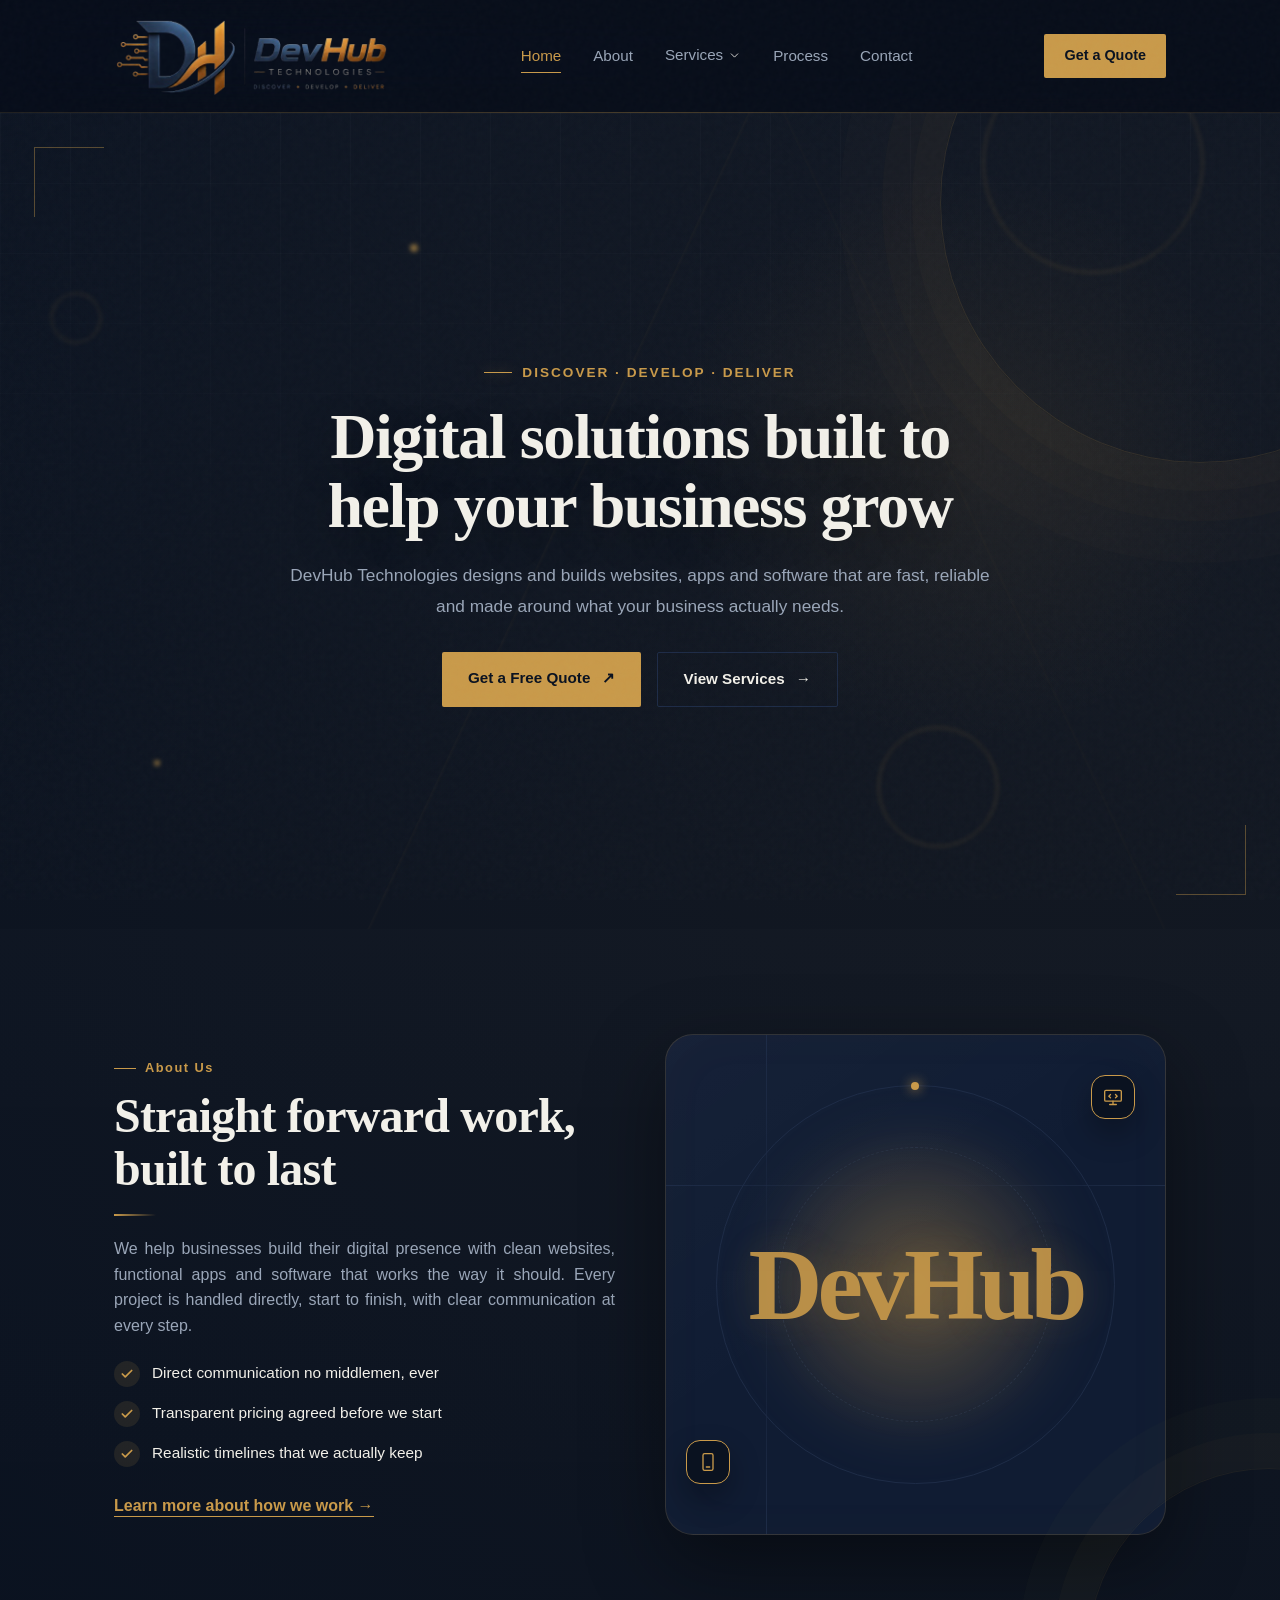
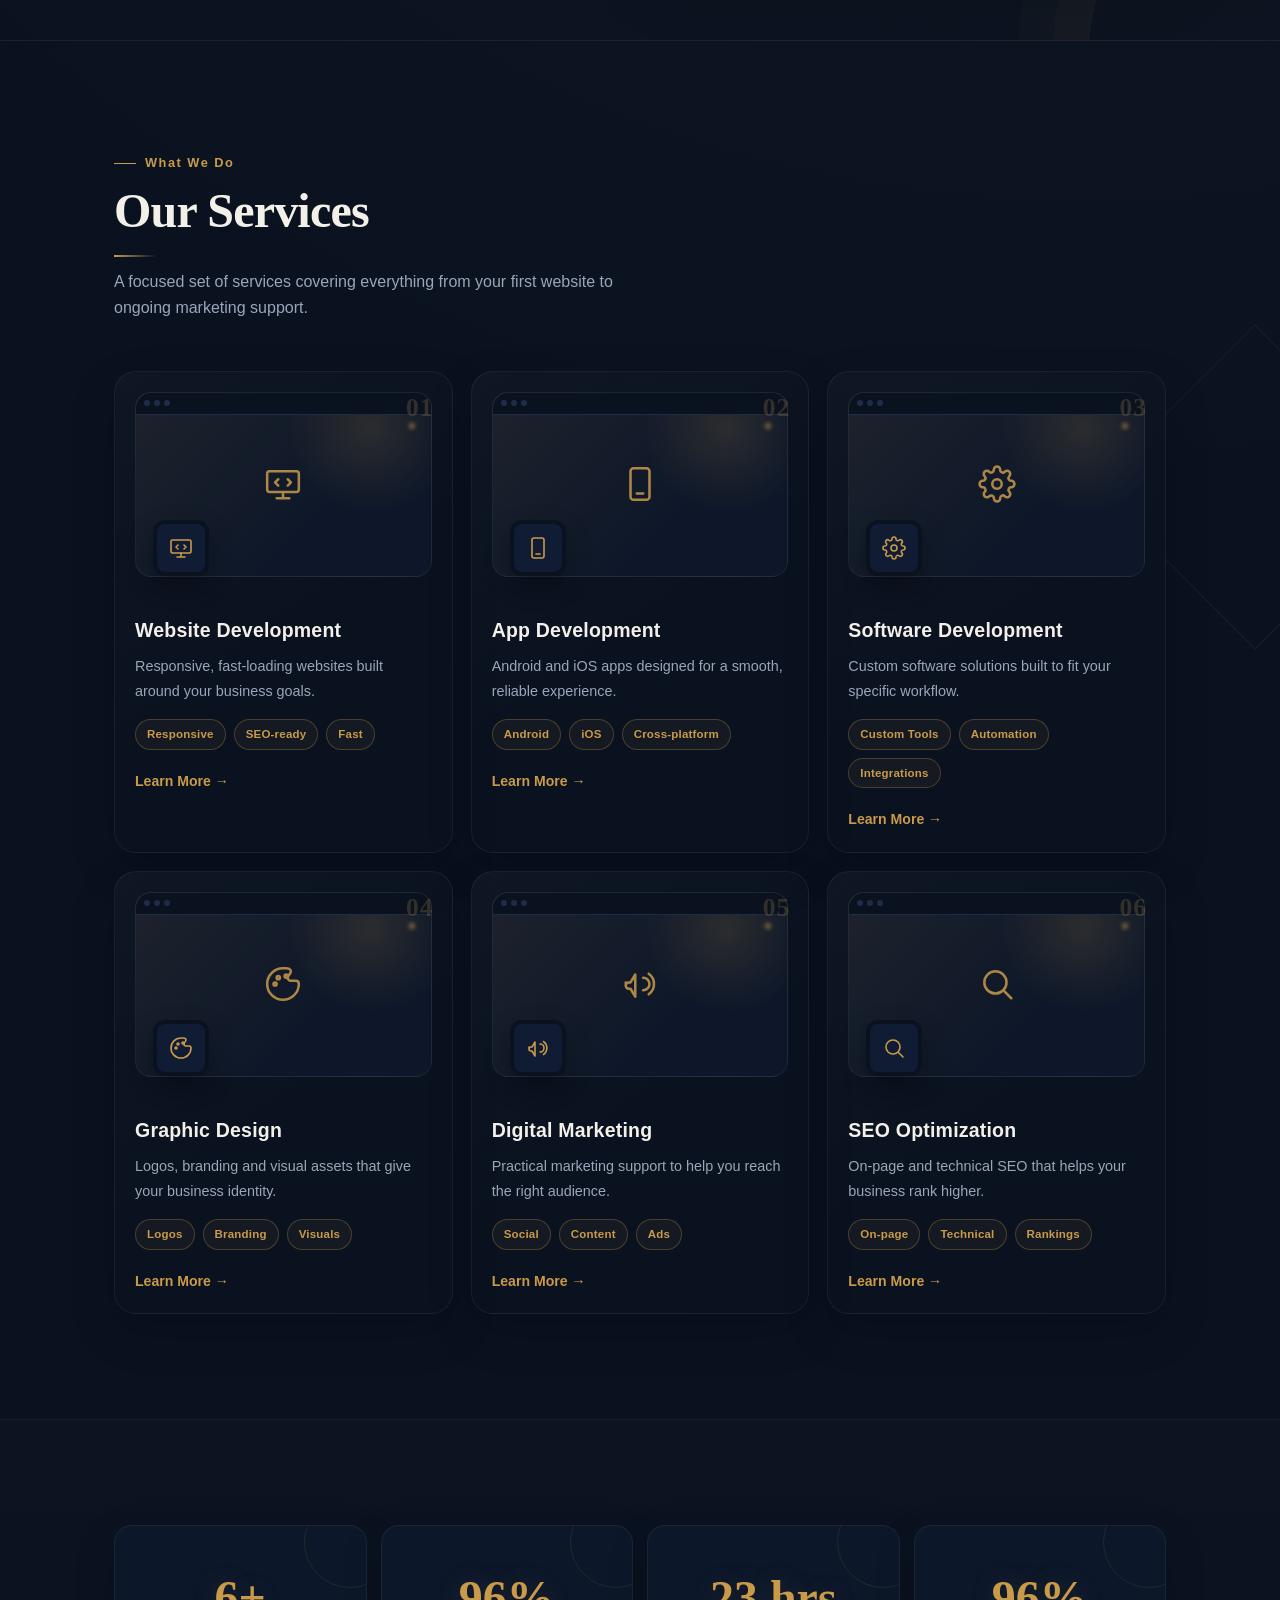
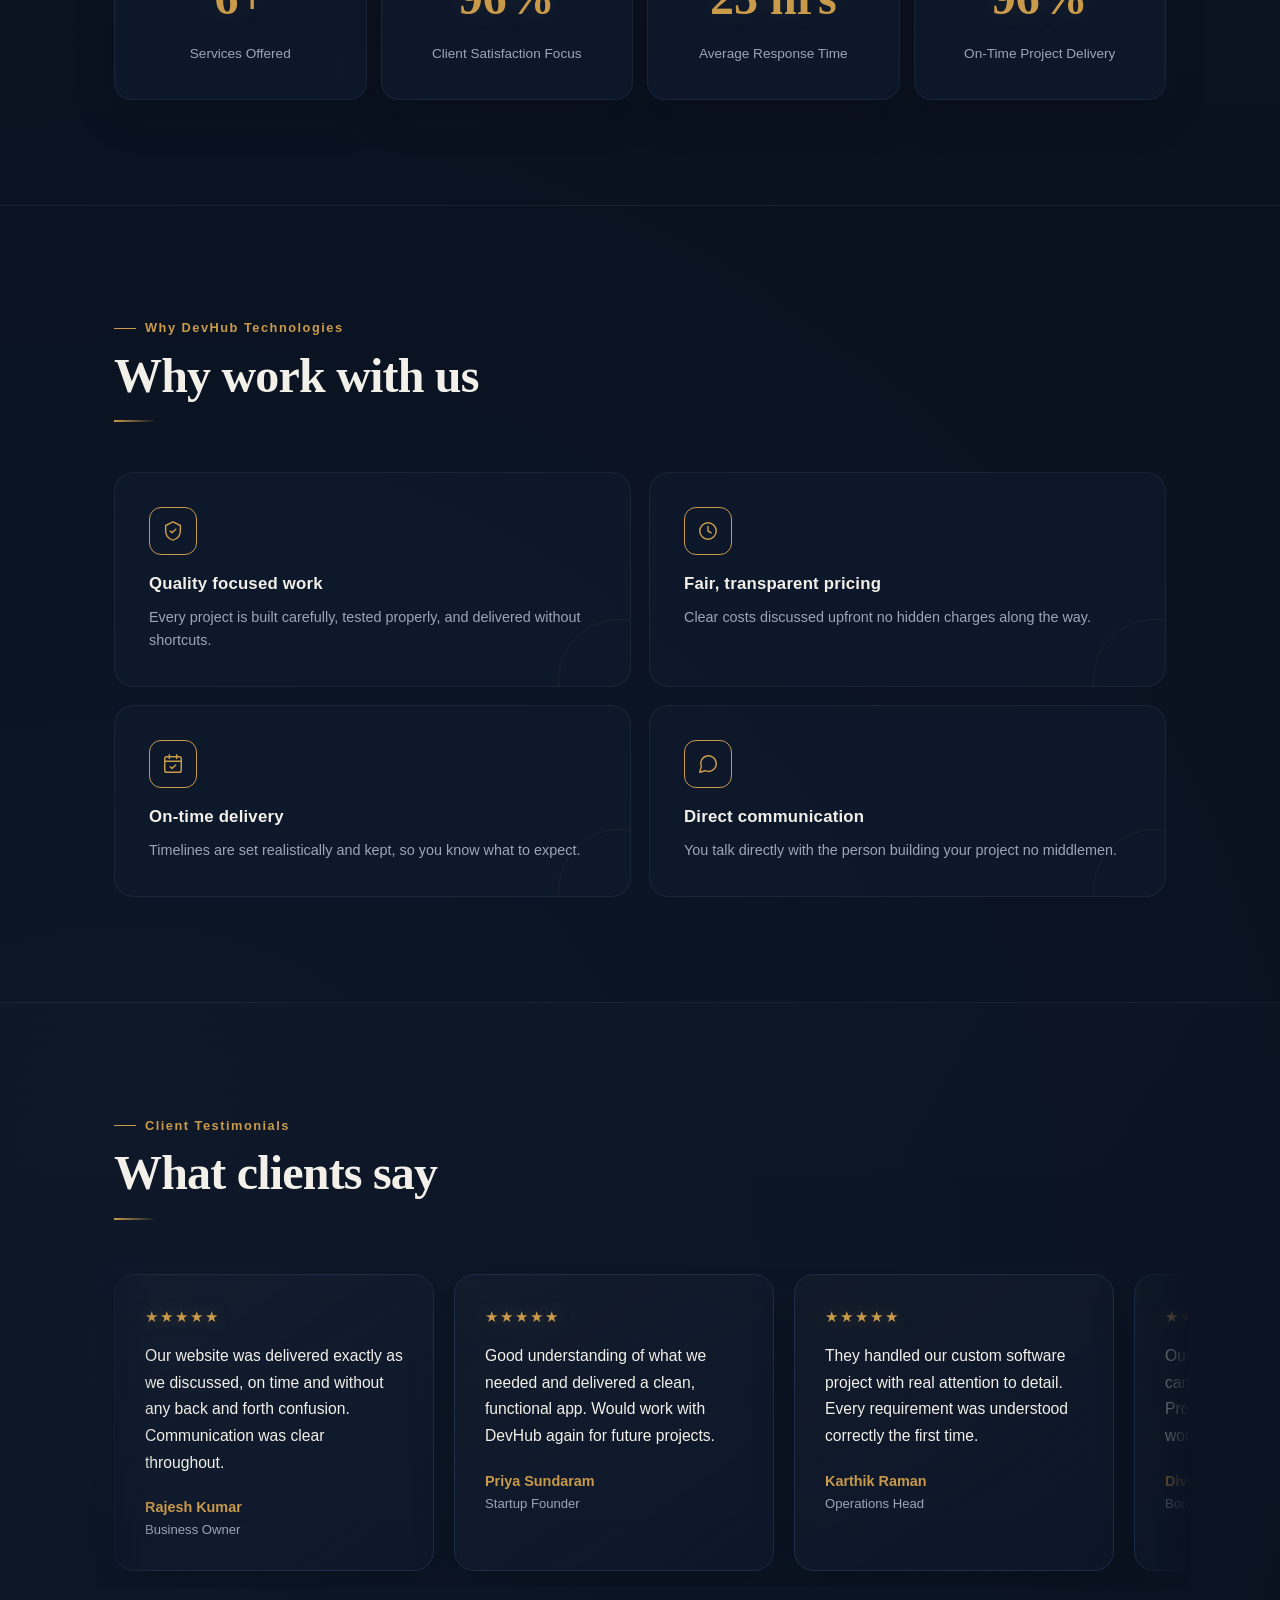
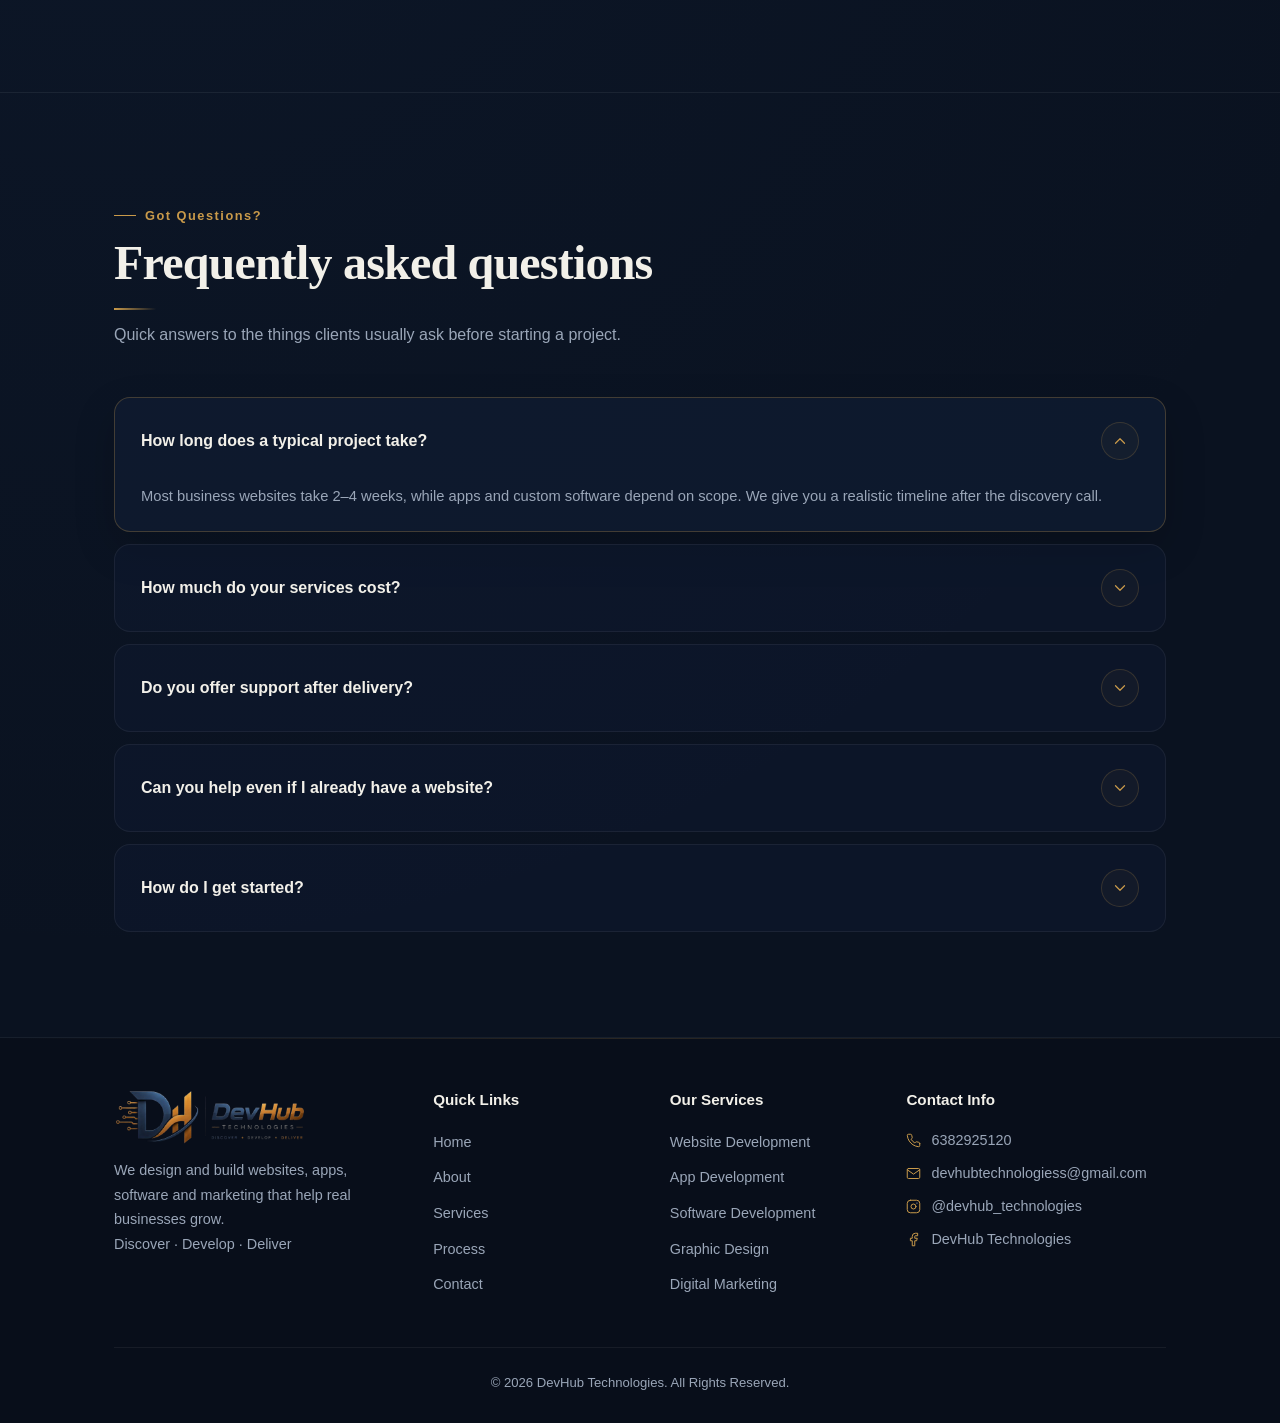
==== commit a304761c: "Update index.html" ====
--- a/index.html
+++ b/index.html
@@ -4,6 +4,8 @@
 <meta charset="UTF-8">
 <meta name="viewport" content="width=device-width, initial-scale=1.0">
 <title>DevHub Technologies | Websites Development | Apps Development | Software Development | Digital Marketing | Graphic Designs </title>
+<meta name="keywords" content="DevHub Technologies, Website Development, App Development, Software Development, Digital Marketing, Graphic Design, SEO Services, Web Design Company">
+<meta name="description" content="DevHub Technologies provides professional website development, mobile app development, custom software solutions, digital marketing, graphic design, and SEO services to help businesses grow online.">
 <link rel="stylesheet" href="style.css">
 <link rel="shortcut icon" type="image/png" href="assets/favicon.png">
 </head>
@@ -540,4 +542,4 @@
 </script>
 
 </body>
-</html>+</html>
